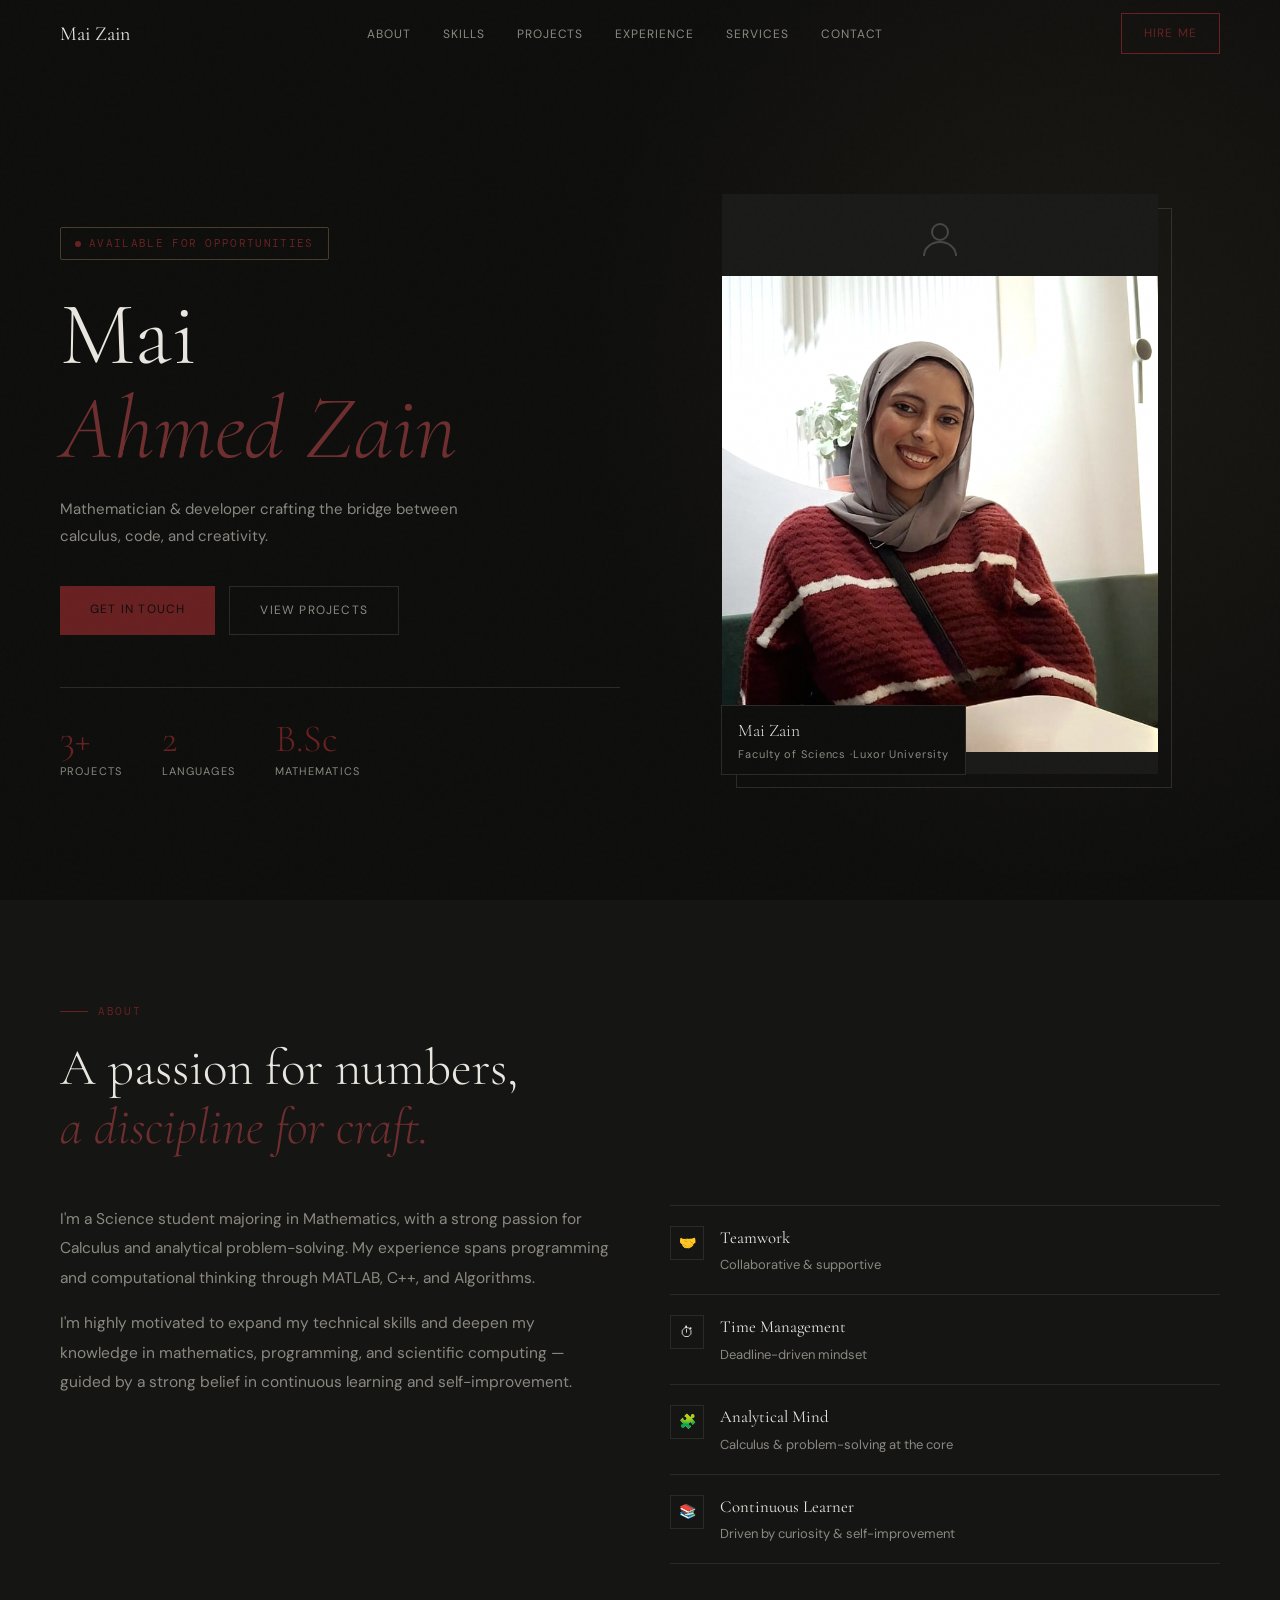
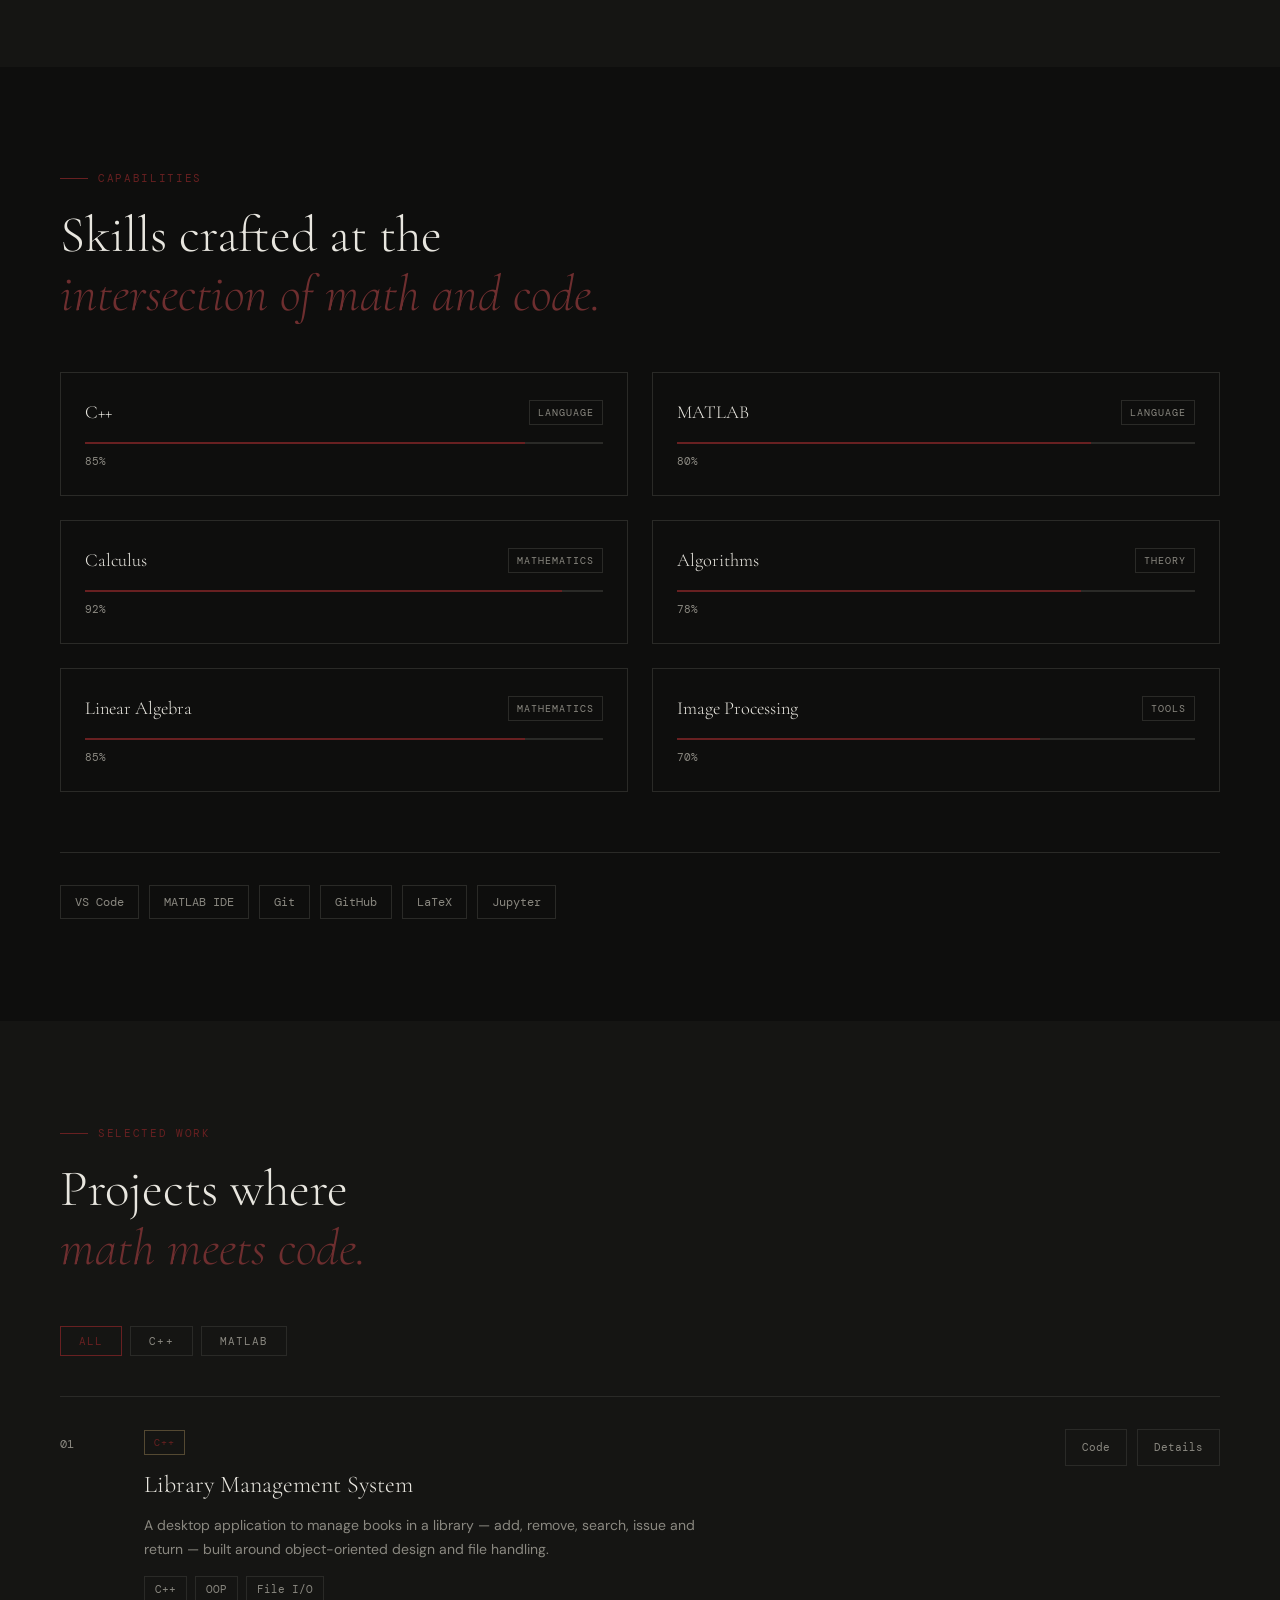
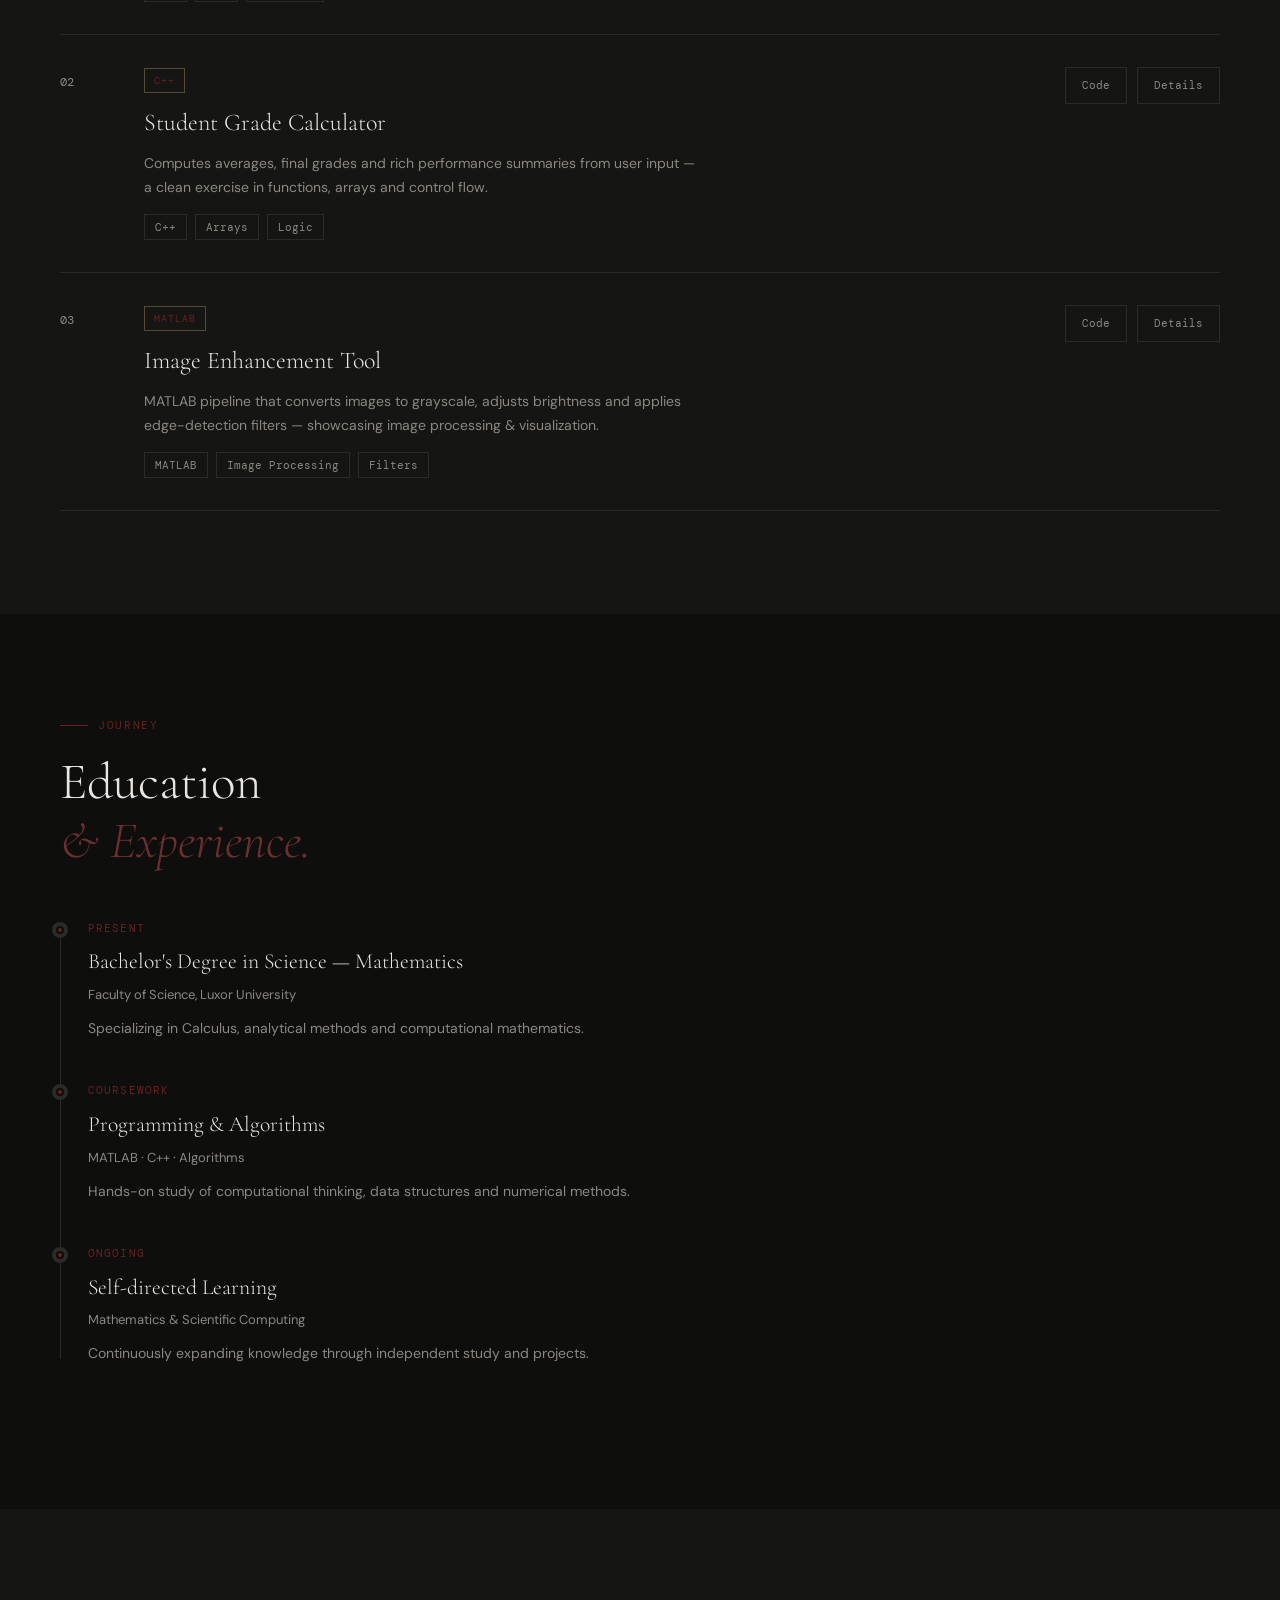
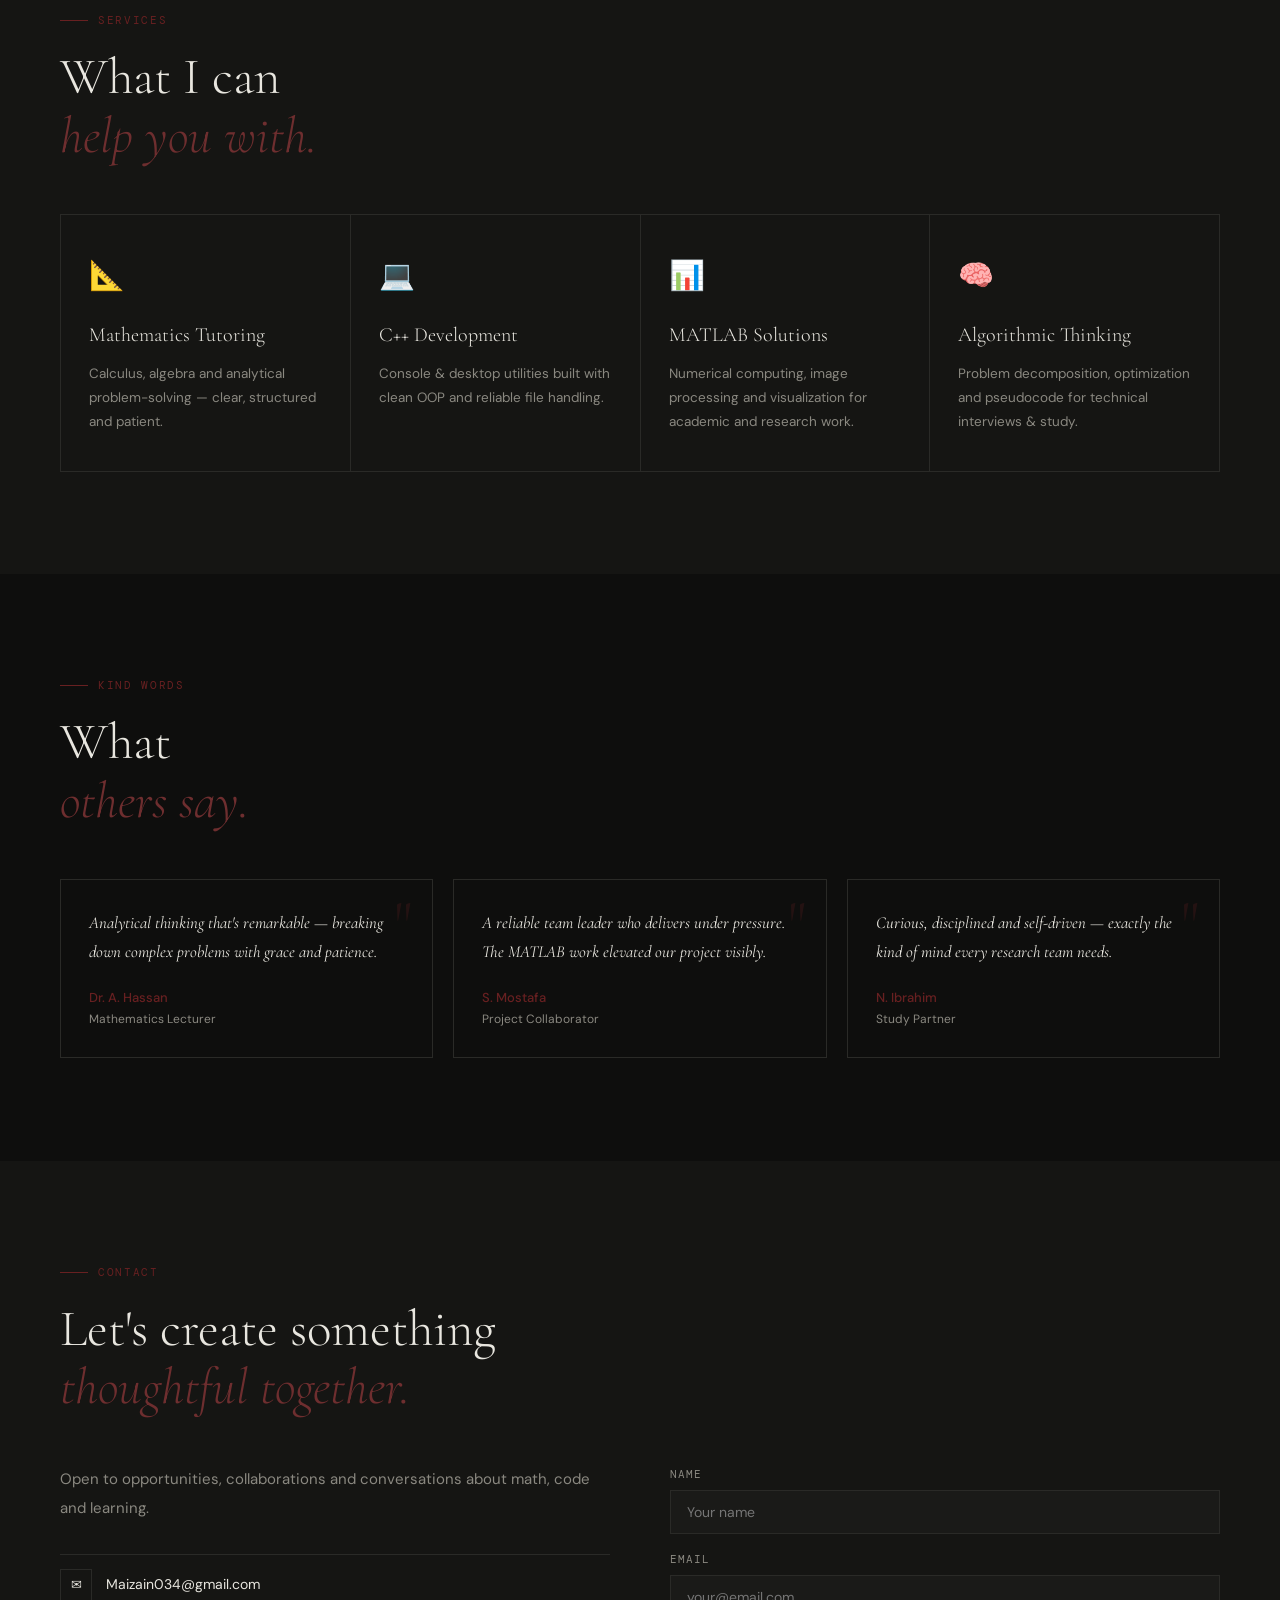
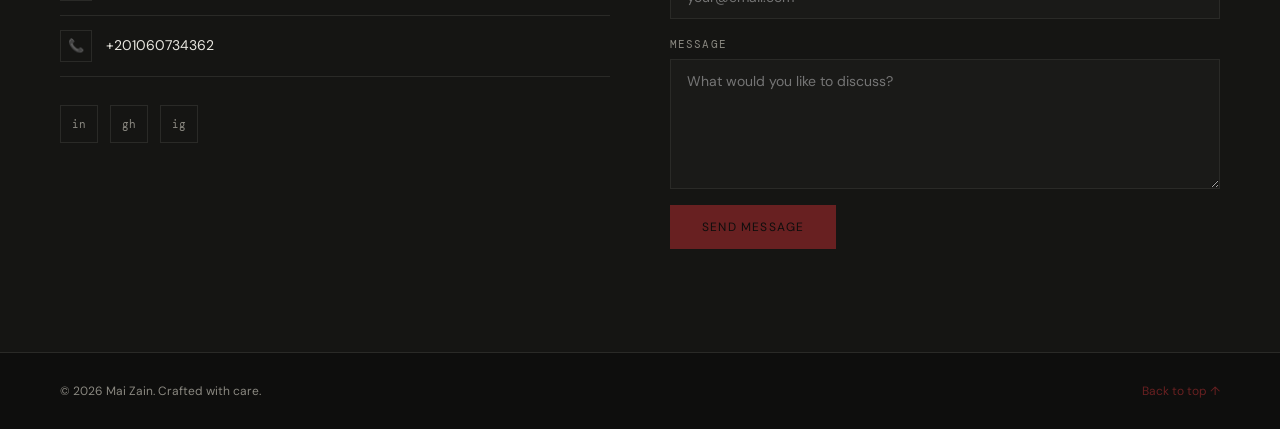
==== index.html @ 396c615a "mai-port" ====
<!DOCTYPE html>
<html lang="en">
<head>
<meta charset="UTF-8" />
<meta name="viewport" content="width=device-width, initial-scale=1.0"/>
<title>MAI ZAIN — Portfolio</title>
<link rel="preconnect" href="https://fonts.googleapis.com">
<link rel="preconnect" href="https://fonts.gstatic.com" crossorigin>
<link href="https://fonts.googleapis.com/css2?family=Cormorant+Garamond:ital,wght@0,300;0,400;0,600;1,300;1,400&family=DM+Sans:wght@300;400;500&family=DM+Mono:wght@300;400&display=swap" rel="stylesheet">
<style>
  *, *::before, *::after { box-sizing: border-box; margin: 0; padding: 0; }
  :root {
    --bg: #0e0e0d;
    --bg2: #151513;
    --surface: #1a1a18;
    --border: #2a2a27;
    --gold: #682021;
    --gold2: #6E2E2F;
    --text: #e8e6df;
    --muted: #8a8880;
    --ff-display: 'Cormorant Garamond', Georgia, serif;
    --ff-body: 'DM Sans', sans-serif;
    --ff-mono: 'DM Mono', monospace;
    --nav-h: 68px;
    --ease: cubic-bezier(.4,0,.2,1);
    --ease-out: cubic-bezier(0,0,.2,1);
  }
  html { scroll-behavior: smooth; scroll-padding-top: var(--nav-h); }
  body {
    background: var(--bg);
    color: var(--text);
    font-family: var(--ff-body);
    font-size: 15px;
    line-height: 1.7;
    -webkit-font-smoothing: antialiased;
    overflow-x: hidden;
  }
  ::selection { background: var(--gold); color: #0e0e0d; }
  ::-webkit-scrollbar { width: 4px; }
  ::-webkit-scrollbar-track { background: var(--bg); }
  ::-webkit-scrollbar-thumb { background: var(--border); border-radius: 2px; }

  /* noise */
  body::before {
    content: '';
    position: fixed; inset: 0;
    background-image: url("data:image/svg+xml,%3Csvg viewBox='0 0 256 256' xmlns='http://www.w3.org/2000/svg'%3E%3Cfilter id='n'%3E%3CfeTurbulence type='fractalNoise' baseFrequency='0.9' numOctaves='4' stitchTiles='stitch'/%3E%3C/filter%3E%3Crect width='100%25' height='100%25' filter='url(%23n)' opacity='0.04'/%3E%3C/svg%3E");
    pointer-events: none; z-index: 9999; opacity: .4;
  }

  .section-tag {
    font-family: var(--ff-mono); font-size: 11px;
    letter-spacing: .15em; text-transform: uppercase;
    color: var(--gold); display: flex; align-items: center; gap: 10px;
    margin-bottom: 18px;
  }
  .section-tag::before { content: ''; width: 28px; height: 1px; background: var(--gold); }
  h2.section-title {
    font-family: var(--ff-display); font-size: clamp(2rem,4vw,3.2rem);
    font-weight: 300; line-height: 1.15; color: var(--text); margin-bottom: 48px;
  }
  h2.section-title em { font-style: italic; color: var(--gold2); }

  /* NAV */
  nav {
    position: fixed; top: 0; left: 0; right: 0; height: var(--nav-h);
    display: flex; align-items: center; justify-content: space-between;
    padding: 0 clamp(20px,5vw,60px); z-index: 100;
    transition: background .4s var(--ease), border-color .4s;
    border-bottom: 1px solid transparent;
  }
  nav.scrolled { background: rgba(14,14,13,.92); backdrop-filter: blur(12px); border-color: var(--border); }
  .nav-logo { font-family: var(--ff-display); font-size: 1.25rem; font-weight: 400; color: var(--text); text-decoration: none; }
  .nav-links { display: flex; gap: 32px; list-style: none; }
  .nav-links a { font-size: 12px; letter-spacing: .08em; text-transform: uppercase; color: var(--muted); text-decoration: none; transition: color .2s; }
  .nav-links a:hover { color: var(--text); }
  .nav-cta { background: transparent; border: 1px solid var(--gold); color: var(--gold); font-family: var(--ff-body); font-size: 12px; letter-spacing: .1em; text-transform: uppercase; padding: 9px 22px; cursor: pointer; text-decoration: none; transition: background .2s, color .2s; }
  .nav-cta:hover { background: var(--gold); color: var(--bg); }

  .hamburger { display: none; flex-direction: column; gap: 5px; cursor: pointer; padding: 4px; }
  .hamburger span { width: 22px; height: 1px; background: var(--text); transition: transform .3s, opacity .3s; }
  .hamburger.open span:nth-child(1) { transform: translateY(6px) rotate(45deg); }
  .hamburger.open span:nth-child(2) { opacity: 0; }
  .hamburger.open span:nth-child(3) { transform: translateY(-6px) rotate(-45deg); }
  .mobile-menu { display: none; position: fixed; inset: var(--nav-h) 0 0 0; background: rgba(14,14,13,.97); backdrop-filter: blur(16px); flex-direction: column; align-items: center; justify-content: center; gap: 32px; z-index: 99; }
  .mobile-menu.open { display: flex; }
  .mobile-menu a { font-family: var(--ff-display); font-size: 2rem; font-weight: 300; color: var(--text); text-decoration: none; transition: color .2s; }
  .mobile-menu a:hover { color: var(--gold); }

  /* HERO */
  #home {
    min-height: 100svh; display: grid; grid-template-columns: 1fr 1fr;
    align-items: center; padding: var(--nav-h) clamp(20px,5vw,60px) 0; gap: 40px; position: relative;
  }
  #home::after { content: ''; position: absolute; top: 0; right: 0; width: 55%; height: 100%; background: radial-gradient(ellipse at 70% 40%, rgba(201,169,110,.07) 0%, transparent 70%); pointer-events: none; }
  .hero-left { padding-top: 40px; }
  .hero-badge { display: inline-flex; align-items: center; gap: 8px; font-family: var(--ff-mono); font-size: 11px; letter-spacing: .12em; text-transform: uppercase; color: var(--gold); margin-bottom: 28px; padding: 6px 14px; border: 1px solid rgba(201,169,110,.3); border-radius: 2px; }
  .hero-badge::before { content: ''; width: 6px; height: 6px; border-radius: 50%; background: var(--gold); animation: pulse 2s ease-in-out infinite; }
  @keyframes pulse { 0%,100% { opacity:1; } 50% { opacity:.3; } }
  .hero-name { font-family: var(--ff-display); font-size: clamp(3rem,7vw,6rem); font-weight: 300; line-height: 1.05; color: var(--text); margin-bottom: 20px; }
  .hero-name .line2 { font-style: italic; color: var(--gold2); display: block; }
  .hero-sub { font-size: 15px; color: var(--muted); max-width: 420px; margin-bottom: 36px; line-height: 1.8; }
  .hero-btns { display: flex; gap: 14px; flex-wrap: wrap; }
  .btn-primary { background: var(--gold); color: var(--bg); padding: 13px 30px; font-family: var(--ff-body); font-size: 12px; letter-spacing: .1em; text-transform: uppercase; text-decoration: none; transition: background .2s, transform .2s; display: inline-block; }
  .btn-primary:hover { background: var(--gold2); transform: translateY(-1px); }
  .btn-outline { border: 1px solid var(--border); color: var(--muted); padding: 13px 30px; font-family: var(--ff-body); font-size: 12px; letter-spacing: .1em; text-transform: uppercase; text-decoration: none; transition: border-color .2s, color .2s; display: inline-block; }
  .btn-outline:hover { border-color: var(--gold); color: var(--gold); }
  .hero-stats { display: flex; gap: 40px; margin-top: 52px; padding-top: 32px; border-top: 1px solid var(--border); }
  .stat-num { font-family: var(--ff-display); font-size: 2.4rem; font-weight: 300; color: var(--gold); line-height: 1; }
  .stat-label { font-size: 11px; letter-spacing: .1em; text-transform: uppercase; color: var(--muted); margin-top: 4px; }
  .hero-right { display: flex; align-items: center; justify-content: center; }
  .hero-img-wrap { position: relative; width: clamp(260px,34vw,440px); aspect-ratio: 3/4; }
  .hero-img-frame { position: absolute; inset: 0; border: 1px solid var(--border); transform: translate(14px,14px); z-index: 0; }
  .hero-img { position: relative; width: 100%; height: 100%; object-fit: cover; object-position: top; z-index: 1; filter: grayscale(20%) contrast(1.05); }
  .hero-img-placeholder { position: relative; width: 100%; height: 100%; background: var(--surface); display: flex; flex-direction: column; align-items: center; justify-content: center; gap: 12px; z-index: 1; color: var(--muted); }
  .hero-img-placeholder svg { opacity: .4; }
  .hero-img-caption { position: absolute; bottom: -1px; left: -1px; background: var(--bg); border: 1px solid var(--border); padding: 10px 16px; z-index: 2; }
  .hero-img-caption p:first-child { font-family: var(--ff-display); font-size: 1.1rem; font-weight: 300; }
  .hero-img-caption p:last-child { font-size: 11px; color: var(--muted); letter-spacing: .08em; }

  /* SECTIONS */
  section { padding: clamp(60px,8vw,110px) clamp(20px,5vw,60px); }
  section:nth-child(even) { background: var(--bg2); }

  /* ABOUT */
  .about-grid { display: grid; grid-template-columns: 1fr 1fr; gap: 60px; align-items: start; }
  .about-text p { color: var(--muted); line-height: 1.9; margin-bottom: 16px; font-size: 15.5px; }
  .trait { display: flex; align-items: flex-start; gap: 16px; padding: 18px 0; border-bottom: 1px solid var(--border); }
  .trait:first-child { border-top: 1px solid var(--border); }
  .trait-icon { width: 34px; height: 34px; border: 1px solid var(--border); display: flex; align-items: center; justify-content: center; flex-shrink: 0; margin-top: 2px; font-size: 14px; }
  .trait-name { font-family: var(--ff-display); font-size: 1.05rem; font-weight: 400; margin-bottom: 2px; }
  .trait-desc { font-size: 13px; color: var(--muted); }

  /* SKILLS */
  .skills-grid { display: grid; grid-template-columns: 1fr 1fr; gap: 24px; margin-bottom: 60px; }
  .skill-card { border: 1px solid var(--border); padding: 24px; transition: border-color .2s; }
  .skill-card:hover { border-color: var(--gold); }
  .skill-top { display: flex; justify-content: space-between; align-items: center; margin-bottom: 14px; }
  .skill-name { font-family: var(--ff-display); font-size: 1.15rem; font-weight: 300; }
  .skill-tag { font-family: var(--ff-mono); font-size: 10px; letter-spacing: .1em; text-transform: uppercase; color: var(--muted); padding: 3px 8px; border: 1px solid var(--border); }
  .skill-bar-bg { height: 2px; background: var(--border); overflow: hidden; }
  .skill-bar-fill { height: 100%; background: var(--gold); width: 0; transition: width 1.2s var(--ease-out); }
  .skill-pct { font-family: var(--ff-mono); font-size: 11px; color: var(--muted); margin-top: 8px; }
  .tools-row { display: flex; flex-wrap: wrap; gap: 10px; padding-top: 32px; border-top: 1px solid var(--border); }
  .tool-chip { padding: 6px 14px; border: 1px solid var(--border); font-family: var(--ff-mono); font-size: 12px; color: var(--muted); transition: border-color .2s, color .2s; }
  .tool-chip:hover { border-color: var(--gold); color: var(--gold); }

  /* PROJECTS */
  .filter-row { display: flex; gap: 8px; margin-bottom: 40px; flex-wrap: wrap; }
  .filter-btn { padding: 7px 18px; border: 1px solid var(--border); background: none; color: var(--muted); cursor: pointer; font-family: var(--ff-mono); font-size: 11px; letter-spacing: .1em; text-transform: uppercase; transition: all .2s; }
  .filter-btn.active, .filter-btn:hover { border-color: var(--gold); color: var(--gold); }
  .projects-list { display: flex; flex-direction: column; }
  .project-item { display: grid; grid-template-columns: 60px 1fr auto; gap: 24px; align-items: start; padding: 32px 0; border-bottom: 1px solid var(--border); transition: opacity .2s; }
  .project-item:first-child { border-top: 1px solid var(--border); }
  .project-item.hidden { display: none; }
  .project-num { font-family: var(--ff-mono); font-size: 12px; color: var(--muted); padding-top: 5px; }
  .project-cat-badge { display: inline-block; font-family: var(--ff-mono); font-size: 10px; letter-spacing: .1em; text-transform: uppercase; color: var(--gold); border: 1px solid rgba(201,169,110,.35); padding: 3px 9px; margin-bottom: 10px; }
  .project-title { font-family: var(--ff-display); font-size: 1.5rem; font-weight: 300; margin-bottom: 8px; }
  .project-desc { color: var(--muted); font-size: 14px; max-width: 560px; line-height: 1.7; }
  .project-tags { display: flex; gap: 8px; flex-wrap: wrap; margin-top: 14px; }
  .project-tag { font-family: var(--ff-mono); font-size: 11px; color: var(--muted); padding: 3px 10px; border: 1px solid var(--border); }
  .project-links { display: flex; gap: 10px; flex-shrink: 0; }
  .project-link { padding: 8px 16px; border: 1px solid var(--border); font-family: var(--ff-mono); font-size: 11px; color: var(--muted); text-decoration: none; transition: border-color .2s, color .2s; }
  .project-link:hover { border-color: var(--gold); color: var(--gold); }

  /* TIMELINE */
  .timeline { position: relative; padding-left: 28px; }
  .timeline::before { content: ''; position: absolute; left: 0; top: 8px; width: 1px; height: calc(100% - 16px); background: var(--border); }
  .tl-item { position: relative; margin-bottom: 40px; }
  .tl-item::before { content: ''; position: absolute; left: -32px; top: 7px; width: 8px; height: 8px; border-radius: 50%; background: var(--gold); border: 2px solid var(--bg); box-shadow: 0 0 0 4px var(--border); }
  .tl-date { font-family: var(--ff-mono); font-size: 11px; letter-spacing: .1em; text-transform: uppercase; color: var(--gold); margin-bottom: 6px; }
  .tl-title { font-family: var(--ff-display); font-size: 1.35rem; font-weight: 300; margin-bottom: 4px; }
  .tl-place { font-size: 13px; color: var(--muted); margin-bottom: 10px; }
  .tl-desc { font-size: 14px; color: var(--muted); line-height: 1.8; }

  /* SERVICES */
  .services-grid { display: grid; grid-template-columns: repeat(auto-fill, minmax(250px,1fr)); gap: 1px; background: var(--border); border: 1px solid var(--border); }
  .service-card { background: var(--bg2); padding: 36px 28px; transition: background .2s; }
  .service-card:hover { background: var(--surface); }
  .service-icon { font-size: 1.8rem; margin-bottom: 18px; display: block; }
  .service-title { font-family: var(--ff-display); font-size: 1.25rem; font-weight: 300; margin-bottom: 10px; }
  .service-desc { font-size: 13.5px; color: var(--muted); line-height: 1.8; }

  /* TESTIMONIALS */
  .testi-grid { display: grid; grid-template-columns: repeat(auto-fill, minmax(280px,1fr)); gap: 20px; }
  .testi-card { border: 1px solid var(--border); padding: 28px; position: relative; transition: border-color .2s; }
  .testi-card:hover { border-color: rgba(201,169,110,.4); }
  .testi-quote { font-family: var(--ff-display); font-size: 4rem; font-weight: 300; color: var(--gold); opacity: .25; position: absolute; top: 12px; right: 20px; line-height: 1; }
  .testi-text { font-family: var(--ff-display); font-size: 1.05rem; font-style: italic; line-height: 1.75; color: var(--text); margin-bottom: 20px; }
  .testi-author { font-size: 13px; color: var(--gold); font-weight: 500; }
  .testi-role { font-size: 12px; color: var(--muted); }

  /* CONTACT */
  .contact-grid { display: grid; grid-template-columns: 1fr 1fr; gap: 60px; }
  .contact-info p { color: var(--muted); line-height: 1.9; margin-bottom: 32px; }
  .contact-detail { display: flex; align-items: center; gap: 14px; padding: 14px 0; border-bottom: 1px solid var(--border); }
  .contact-detail:first-of-type { border-top: 1px solid var(--border); }
  .contact-detail-icon { width: 32px; height: 32px; border: 1px solid var(--border); display: flex; align-items: center; justify-content: center; flex-shrink: 0; font-size: 13px; }
  .contact-detail a { color: var(--text); text-decoration: none; font-size: 14px; transition: color .2s; }
  .contact-detail a:hover { color: var(--gold); }
  .social-links { display: flex; gap: 12px; margin-top: 28px; }
  .social-link { width: 38px; height: 38px; border: 1px solid var(--border); display: flex; align-items: center; justify-content: center; color: var(--muted); text-decoration: none; font-size: 14px; transition: border-color .2s, color .2s; font-family: var(--ff-mono); font-size: 11px; }
  .social-link:hover { border-color: var(--gold); color: var(--gold); }
  .contact-form { display: flex; flex-direction: column; gap: 16px; }
  .form-group { display: flex; flex-direction: column; gap: 6px; }
  .form-label { font-family: var(--ff-mono); font-size: 11px; letter-spacing: .1em; text-transform: uppercase; color: var(--muted); }
  .form-input, .form-textarea { background: var(--surface); border: 1px solid var(--border); color: var(--text); font-family: var(--ff-body); font-size: 14px; padding: 12px 16px; outline: none; transition: border-color .2s; width: 100%; }
  .form-input:focus, .form-textarea:focus { border-color: var(--gold); }
  .form-textarea { resize: vertical; min-height: 130px; }
  .form-submit { background: var(--gold); color: var(--bg); border: none; font-family: var(--ff-body); font-size: 12px; letter-spacing: .1em; text-transform: uppercase; padding: 14px 32px; cursor: pointer; transition: background .2s; align-self: flex-start; }
  .form-submit:hover { background: var(--gold2); }
  .form-success { background: rgba(201,169,110,.08); border: 1px solid rgba(201,169,110,.3); color: var(--gold); padding: 14px 18px; font-size: 14px; display: none; }

  footer { padding: 28px clamp(20px,5vw,60px); border-top: 1px solid var(--border); display: flex; justify-content: space-between; align-items: center; flex-wrap: wrap; gap: 12px; }
  footer p { font-size: 12px; color: var(--muted); }
  footer a { color: var(--gold); text-decoration: none; font-size: 12px; }

  .back-top { position: fixed; bottom: 28px; right: 28px; width: 40px; height: 40px; border: 1px solid var(--border); background: var(--bg); color: var(--muted); display: flex; align-items: center; justify-content: center; cursor: pointer; z-index: 50; opacity: 0; pointer-events: none; transition: opacity .3s, border-color .2s, color .2s; font-size: 16px; }
  .back-top.visible { opacity: 1; pointer-events: all; }
  .back-top:hover { border-color: var(--gold); color: var(--gold); }

  .reveal { opacity: 0; transform: translateY(24px); transition: opacity .7s var(--ease), transform .7s var(--ease); }
  .reveal.in { opacity: 1; transform: none; }

  @media (max-width: 820px) {
    #home { grid-template-columns: 1fr; padding-top: calc(var(--nav-h) + 20px); }
    .hero-right { display: none; }
    .nav-links, .nav-cta { display: none; }
    .hamburger { display: flex; }
    .about-grid, .contact-grid { grid-template-columns: 1fr; gap: 40px; }
    .skills-grid { grid-template-columns: 1fr; }
    .project-item { grid-template-columns: 48px 1fr; }
    .project-links { grid-column: 1/-1; }
  }
</style>
</head>
<body>

<nav id="nav">
  <a href="#home" class="nav-logo">Mai Zain</a>
  <ul class="nav-links">
    <li><a href="#about">About</a></li>
    <li><a href="#skills">Skills</a></li>
    <li><a href="#projects">Projects</a></li>
    <li><a href="#experience">Experience</a></li>
    <li><a href="#services">Services</a></li>
    <li><a href="#contact">Contact</a></li>
  </ul>
  <a href="#contact" class="nav-cta">Hire Me</a>
  <div class="hamburger" id="hamburger"><span></span><span></span><span></span></div>
</nav>

<div class="mobile-menu" id="mobileMenu">
  <a href="#about" class="mob-link">About</a>
  <a href="#skills" class="mob-link">Skills</a>
  <a href="#projects" class="mob-link">Projects</a>
  <a href="#experience" class="mob-link">Experience</a>
  <a href="#services" class="mob-link">Services</a>
  <a href="#contact" class="mob-link">Contact</a>
</div>

<!-- ═══ HERO ═══ -->
<section id="home">
  <div class="hero-left">
    <div class="hero-badge">Available for opportunities</div>
    <h1 class="hero-name">
      Mai<br><span class="line2">Ahmed Zain</span>
    </h1>
    <!-- ✏️ Edit your subtitle -->
    <p class="hero-sub">Mathematician &amp; developer crafting the bridge between calculus, code, and creativity.</p>
    <div class="hero-btns">
      <a href="#contact" class="btn-primary">Get in Touch</a>
      <a href="#projects" class="btn-outline">View Projects</a>
    </div>
    <div class="hero-stats">
      <!-- ✏️ Edit your stats -->
      <div><div class="stat-num">3+</div><div class="stat-label">Projects</div></div>
      <div><div class="stat-num">2</div><div class="stat-label">Languages</div></div>
      <div><div class="stat-num">B.Sc</div><div class="stat-label">Mathematics</div></div>
    </div>
  </div>
  <div class="hero-right">
    <div class="hero-img-wrap">
      <div class="hero-img-frame"></div>
        
      <div class="hero-img-placeholder">
        <svg width="48" height="48" viewBox="0 0 24 24" fill="none" stroke="currentColor" stroke-width="1">
          <circle cx="12" cy="8" r="4"/><path d="M4 20c0-4 3.6-7 8-7s8 3 8 7"/>
        </svg>
        <span style="font-size:12px;letter-spacing:.08em;"><img src="./images/maii.jpeg" class="hero-img" alt="Mai Zain"></span>
      </div>
      <div class="hero-img-caption">
        <p>Mai Zain</p>
        <p>Faculty of Sciencs ·Luxor University</p>
      </div>
    </div>
  </div>
</section>

<!-- ═══ ABOUT ═══ -->
<section id="about">
  <div class="section-tag">About</div>
  <h2 class="section-title">A passion for numbers,<br><em>a discipline for craft.</em></h2>
  <div class="about-grid reveal">
    <div class="about-text">
      <!-- ✏️ Edit your bio -->
      <p>I'm a Science student majoring in Mathematics, with a strong passion for Calculus and analytical problem-solving. My experience spans programming and computational thinking through MATLAB, C++, and Algorithms.</p>
      <p>I'm highly motivated to expand my technical skills and deepen my knowledge in mathematics, programming, and scientific computing — guided by a strong belief in continuous learning and self-improvement.</p>
    </div>
    <div class="about-traits">
      <!-- ✏️ Edit traits -->
      <div class="trait"><div class="trait-icon">🤝</div><div><div class="trait-name">Teamwork</div><div class="trait-desc">Collaborative &amp; supportive</div></div></div>
      <div class="trait"><div class="trait-icon">⏱</div><div><div class="trait-name">Time Management</div><div class="trait-desc">Deadline-driven mindset</div></div></div>
      <div class="trait"><div class="trait-icon">🧩</div><div><div class="trait-name">Analytical Mind</div><div class="trait-desc">Calculus &amp; problem-solving at the core</div></div></div>
      <div class="trait"><div class="trait-icon">📚</div><div><div class="trait-name">Continuous Learner</div><div class="trait-desc">Driven by curiosity &amp; self-improvement</div></div></div>
    </div>
  </div>
</section>

<!-- ═══ SKILLS ═══ -->
<section id="skills">
  <div class="section-tag">Capabilities</div>
  <h2 class="section-title">Skills crafted at the<br><em>intersection of math and code.</em></h2>
  <div class="skills-grid reveal">
    <!-- ✏️ Edit skill name, category, percentage -->
    <div class="skill-card"><div class="skill-top"><span class="skill-name">C++</span><span class="skill-tag">Language</span></div><div class="skill-bar-bg"><div class="skill-bar-fill" data-pct="85"></div></div><div class="skill-pct">85%</div></div>
    <div class="skill-card"><div class="skill-top"><span class="skill-name">MATLAB</span><span class="skill-tag">Language</span></div><div class="skill-bar-bg"><div class="skill-bar-fill" data-pct="80"></div></div><div class="skill-pct">80%</div></div>
    <div class="skill-card"><div class="skill-top"><span class="skill-name">Calculus</span><span class="skill-tag">Mathematics</span></div><div class="skill-bar-bg"><div class="skill-bar-fill" data-pct="92"></div></div><div class="skill-pct">92%</div></div>
    <div class="skill-card"><div class="skill-top"><span class="skill-name">Algorithms</span><span class="skill-tag">Theory</span></div><div class="skill-bar-bg"><div class="skill-bar-fill" data-pct="78"></div></div><div class="skill-pct">78%</div></div>
    <div class="skill-card"><div class="skill-top"><span class="skill-name">Linear Algebra</span><span class="skill-tag">Mathematics</span></div><div class="skill-bar-bg"><div class="skill-bar-fill" data-pct="85"></div></div><div class="skill-pct">85%</div></div>
    <div class="skill-card"><div class="skill-top"><span class="skill-name">Image Processing</span><span class="skill-tag">Tools</span></div><div class="skill-bar-bg"><div class="skill-bar-fill" data-pct="70"></div></div><div class="skill-pct">70%</div></div>
  </div>
  <!-- ✏️ Edit tools -->
  <div class="tools-row reveal">
    <span class="tool-chip">VS Code</span>
    <span class="tool-chip">MATLAB IDE</span>
    <span class="tool-chip">Git</span>
    <span class="tool-chip">GitHub</span>
    <span class="tool-chip">LaTeX</span>
    <span class="tool-chip">Jupyter</span>
  </div>
</section>

<!-- ═══ PROJECTS ═══ -->
<section id="projects">
  <div class="section-tag">Selected Work</div>
  <h2 class="section-title">Projects where<br><em>math meets code.</em></h2>
  <div class="filter-row">
    <button class="filter-btn active" data-filter="all">All</button>
    <button class="filter-btn" data-filter="cpp">C++</button>
    <button class="filter-btn" data-filter="matlab">MATLAB</button>
  </div>
  <div class="projects-list reveal">
    <!-- ✏️ Edit each project -->
    <div class="project-item" data-cat="cpp">
      <div class="project-num">01</div>
      <div>
        <span class="project-cat-badge">C++</span>
        <div class="project-title">Library Management System</div>
        <div class="project-desc">A desktop application to manage books in a library — add, remove, search, issue and return — built around object-oriented design and file handling.</div>
        <div class="project-tags"><span class="project-tag">C++</span><span class="project-tag">OOP</span><span class="project-tag">File I/O</span></div>
      </div>
      <div class="project-links">
        <a href="#" class="project-link">Code</a>
        <a href="#" class="project-link">Details</a>
      </div>
    </div>
    <div class="project-item" data-cat="cpp">
      <div class="project-num">02</div>
      <div>
        <span class="project-cat-badge">C++</span>
        <div class="project-title">Student Grade Calculator</div>
        <div class="project-desc">Computes averages, final grades and rich performance summaries from user input — a clean exercise in functions, arrays and control flow.</div>
        <div class="project-tags"><span class="project-tag">C++</span><span class="project-tag">Arrays</span><span class="project-tag">Logic</span></div>
      </div>
      <div class="project-links">
        <a href="#" class="project-link">Code</a>
        <a href="#" class="project-link">Details</a>
      </div>
    </div>
    <div class="project-item" data-cat="matlab">
      <div class="project-num">03</div>
      <div>
        <span class="project-cat-badge">MATLAB</span>
        <div class="project-title">Image Enhancement Tool</div>
        <div class="project-desc">MATLAB pipeline that converts images to grayscale, adjusts brightness and applies edge-detection filters — showcasing image processing &amp; visualization.</div>
        <div class="project-tags"><span class="project-tag">MATLAB</span><span class="project-tag">Image Processing</span><span class="project-tag">Filters</span></div>
      </div>
      <div class="project-links">
        <a href="#" class="project-link">Code</a>
        <a href="#" class="project-link">Details</a>
      </div>
    </div>
  </div>
</section>

<!-- ═══ EXPERIENCE ═══ -->
<section id="experience">
  <div class="section-tag">Journey</div>
  <h2 class="section-title">Education<br><em>&amp; Experience.</em></h2>
  <div class="timeline reveal">
    <!-- ✏️ Edit your timeline -->
    <div class="tl-item">
      <div class="tl-date">Present</div>
      <div class="tl-title">Bachelor's Degree in Science — Mathematics</div>
      <div class="tl-place">Faculty of Science, Luxor University</div>
      <div class="tl-desc">Specializing in Calculus, analytical methods and computational mathematics.</div>
    </div>
    <div class="tl-item">
      <div class="tl-date">Coursework</div>
      <div class="tl-title">Programming &amp; Algorithms</div>
      <div class="tl-place">MATLAB · C++ · Algorithms</div>
      <div class="tl-desc">Hands-on study of computational thinking, data structures and numerical methods.</div>
    </div>
    <div class="tl-item">
      <div class="tl-date">Ongoing</div>
      <div class="tl-title">Self-directed Learning</div>
      <div class="tl-place">Mathematics &amp; Scientific Computing</div>
      <div class="tl-desc">Continuously expanding knowledge through independent study and projects.</div>
    </div>
  </div>
</section>

<!-- ═══ SERVICES ═══ -->
<section id="services">
  <div class="section-tag">Services</div>
  <h2 class="section-title">What I can<br><em>help you with.</em></h2>
  <div class="services-grid reveal">
    <!-- ✏️ Edit services -->
    <div class="service-card"><span class="service-icon">📐</span><div class="service-title">Mathematics Tutoring</div><div class="service-desc">Calculus, algebra and analytical problem-solving — clear, structured and patient.</div></div>
    <div class="service-card"><span class="service-icon">💻</span><div class="service-title">C++ Development</div><div class="service-desc">Console &amp; desktop utilities built with clean OOP and reliable file handling.</div></div>
    <div class="service-card"><span class="service-icon">📊</span><div class="service-title">MATLAB Solutions</div><div class="service-desc">Numerical computing, image processing and visualization for academic and research work.</div></div>
    <div class="service-card"><span class="service-icon">🧠</span><div class="service-title">Algorithmic Thinking</div><div class="service-desc">Problem decomposition, optimization and pseudocode for technical interviews &amp; study.</div></div>
  </div>
</section>

<!-- ═══ TESTIMONIALS ═══ -->
<section id="testimonials">
  <div class="section-tag">Kind Words</div>
  <h2 class="section-title">What<br><em>others say.</em></h2>
  <div class="testi-grid reveal">
    <!-- ✏️ Edit testimonials -->
    <div class="testi-card"><div class="testi-quote">"</div><div class="testi-text">Analytical thinking that's remarkable — breaking down complex problems with grace and patience.</div><div class="testi-author">Dr. A. Hassan</div><div class="testi-role">Mathematics Lecturer</div></div>
    <div class="testi-card"><div class="testi-quote">"</div><div class="testi-text">A reliable team leader who delivers under pressure. The MATLAB work elevated our project visibly.</div><div class="testi-author">S. Mostafa</div><div class="testi-role">Project Collaborator</div></div>
    <div class="testi-card"><div class="testi-quote">"</div><div class="testi-text">Curious, disciplined and self-driven — exactly the kind of mind every research team needs.</div><div class="testi-author">N. Ibrahim</div><div class="testi-role">Study Partner</div></div>
  </div>
</section>

<!-- ═══ CONTACT ═══ -->
<section id="contact">
  <div class="section-tag">Contact</div>
  <h2 class="section-title">Let's create something<br><em>thoughtful together.</em></h2>
  <div class="contact-grid reveal">
    <div class="contact-info">
      <p>Open to opportunities, collaborations and conversations about math, code and learning.</p>
      <!-- ✏️ Replace with your contact info -->
      <div class="contact-detail"><div class="contact-detail-icon">✉</div><a href="mailto:Maizain034@gmail.com">Maizain034@gmail.com</a></div>
      <div class="contact-detail"><div class="contact-detail-icon">📞</div><a href="tel:+201060734362">+201060734362</a></div>
      <div class="social-links">
        <!-- ✏️ Add your social links -->
        <a href="#" class="social-link">in</a>
        <a href="#" class="social-link">gh</a>
        <a href="#" class="social-link">ig</a>
      </div>
    </div>
    <div>
      <div class="contact-form">
        <div class="form-group"><label class="form-label">Name</label><input type="text" class="form-input" id="fname" placeholder="Your name"></div>
        <div class="form-group"><label class="form-label">Email</label><input type="email" class="form-input" id="femail" placeholder="your@email.com"></div>
        <div class="form-group"><label class="form-label">Message</label><textarea class="form-textarea" id="fmsg" placeholder="What would you like to discuss?"></textarea></div>
        <button class="form-submit" id="formSubmit">Send Message</button>
        <div class="form-success" id="formSuccess">✓ Message sent! I'll get back to you soon.</div>
      </div>
    </div>
  </div>
</section>

<footer>
  <p>© 2026 Mai Zain. Crafted with care.</p>
  <a href="#home">Back to top ↑</a>
</footer>

<button class="back-top" id="backTop">↑</button>

<script>
  // Nav scroll effect
  const nav = document.getElementById('nav');
  window.addEventListener('scroll', () => {
    nav.classList.toggle('scrolled', window.scrollY > 40);
    document.getElementById('backTop').classList.toggle('visible', window.scrollY > 400);
  });

  // Back to top
  document.getElementById('backTop').addEventListener('click', () => {
    window.scrollTo({ top: 0, behavior: 'smooth' });
  });

  // Mobile menu
  const hamburger = document.getElementById('hamburger');
  const mobileMenu = document.getElementById('mobileMenu');
  hamburger.addEventListener('click', () => {
    hamburger.classList.toggle('open');
    mobileMenu.classList.toggle('open');
  });
  document.querySelectorAll('.mob-link').forEach(link => {
    link.addEventListener('click', () => {
      hamburger.classList.remove('open');
      mobileMenu.classList.remove('open');
    });
  });

  // Scroll reveal
  const observer = new IntersectionObserver((entries) => {
    entries.forEach(entry => {
      if (entry.isIntersecting) {
        entry.target.classList.add('in');
        observer.unobserve(entry.target);
      }
    });
  }, { threshold: 0.1 });
  document.querySelectorAll('.reveal').forEach(el => observer.observe(el));

  // Animated skill bars
  const barObserver = new IntersectionObserver((entries) => {
    entries.forEach(entry => {
      if (entry.isIntersecting) {
        entry.target.querySelectorAll('.skill-bar-fill').forEach(bar => {
          bar.style.width = bar.dataset.pct + '%';
        });
        barObserver.unobserve(entry.target);
      }
    });
  }, { threshold: 0.2 });
  const sg = document.querySelector('.skills-grid');
  if (sg) barObserver.observe(sg);

  // Project filter
  document.querySelectorAll('.filter-btn').forEach(btn => {
    btn.addEventListener('click', () => {
      document.querySelectorAll('.filter-btn').forEach(b => b.classList.remove('active'));
      btn.classList.add('active');
      const f = btn.dataset.filter;
      document.querySelectorAll('.project-item').forEach(item => {
        item.classList.toggle('hidden', f !== 'all' && item.dataset.cat !== f);
      });
    });
  });

  // Contact form demo
  document.getElementById('formSubmit').addEventListener('click', () => {
    const name = document.getElementById('fname').value.trim();
    const email = document.getElementById('femail').value.trim();
    const msg = document.getElementById('fmsg').value.trim();
    if (!name || !email || !msg) { alert('Please fill in all fields.'); return; }
    document.getElementById('formSuccess').style.display = 'block';
    document.getElementById('fname').value = '';
    document.getElementById('femail').value = '';
    document.getElementById('fmsg').value = '';
    setTimeout(() => { document.getElementById('formSuccess').style.display = 'none'; }, 4000);
  });
</script>
</body>
</html>
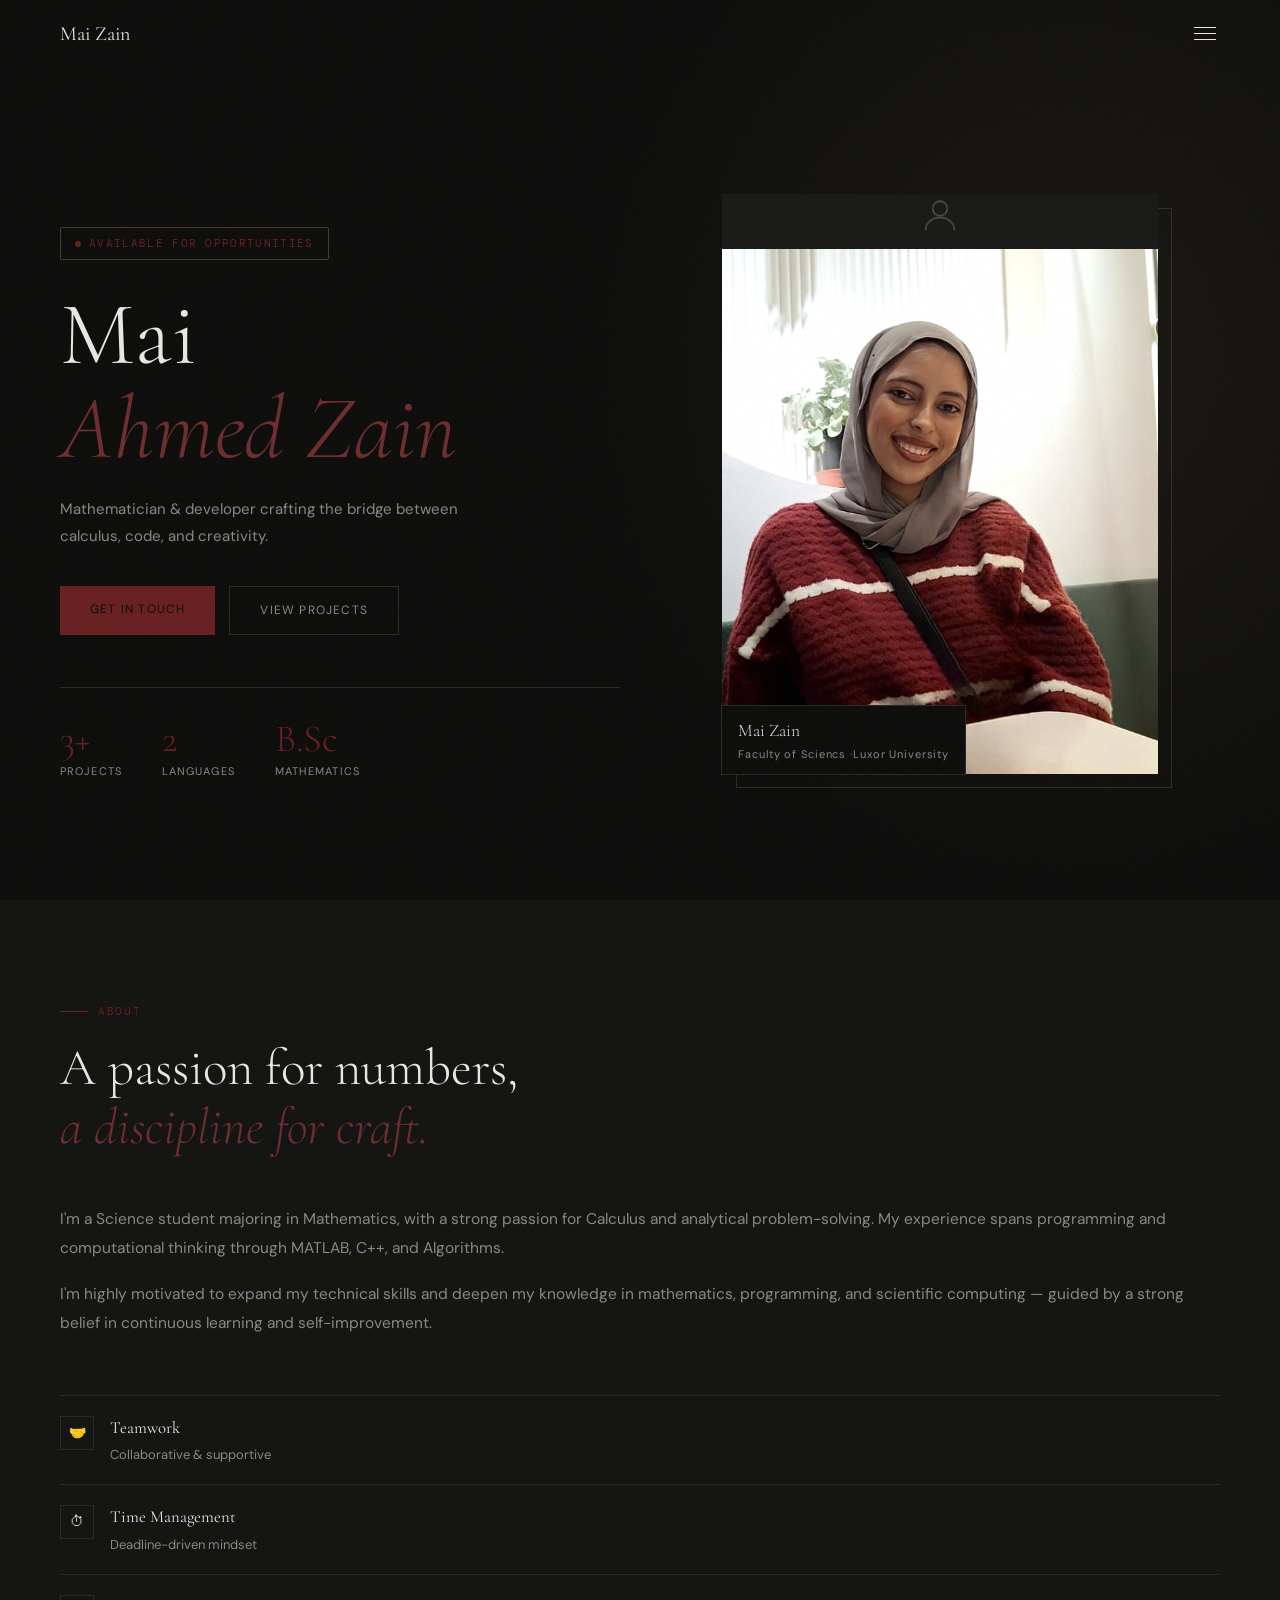
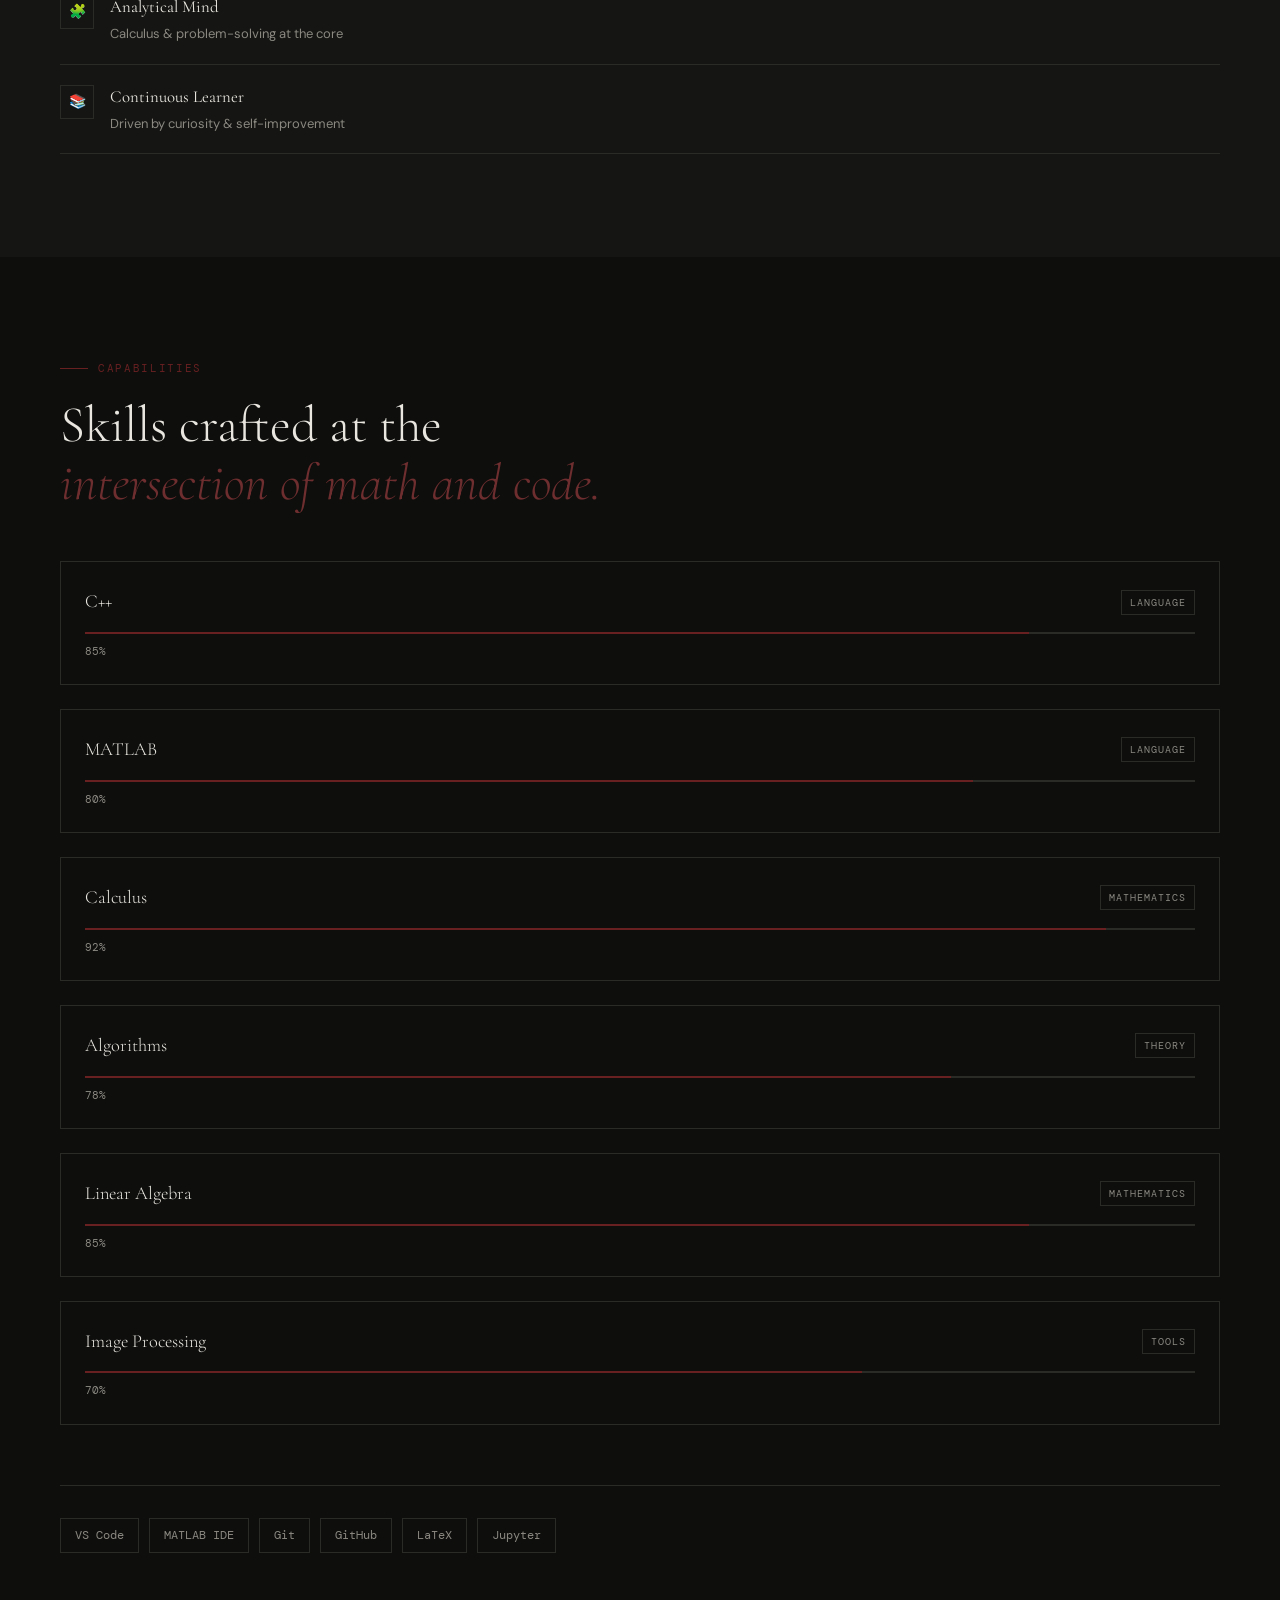
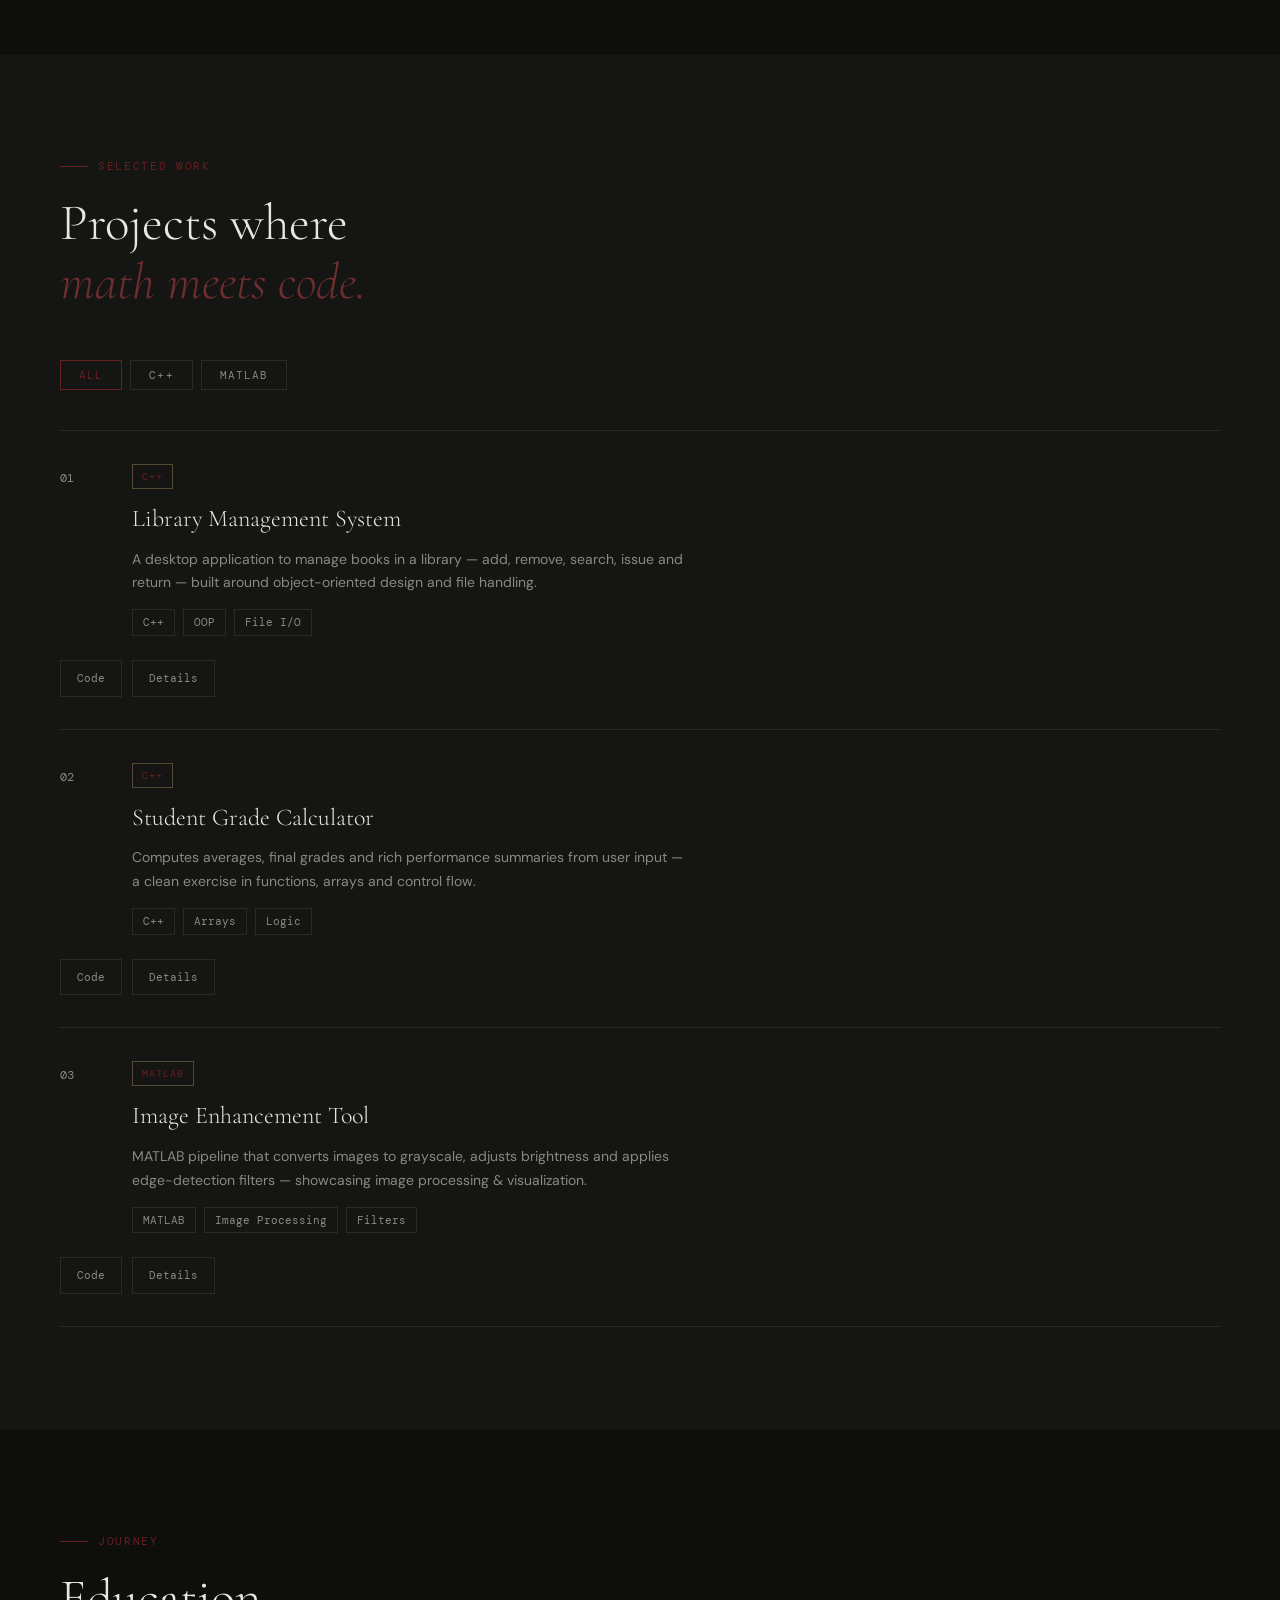
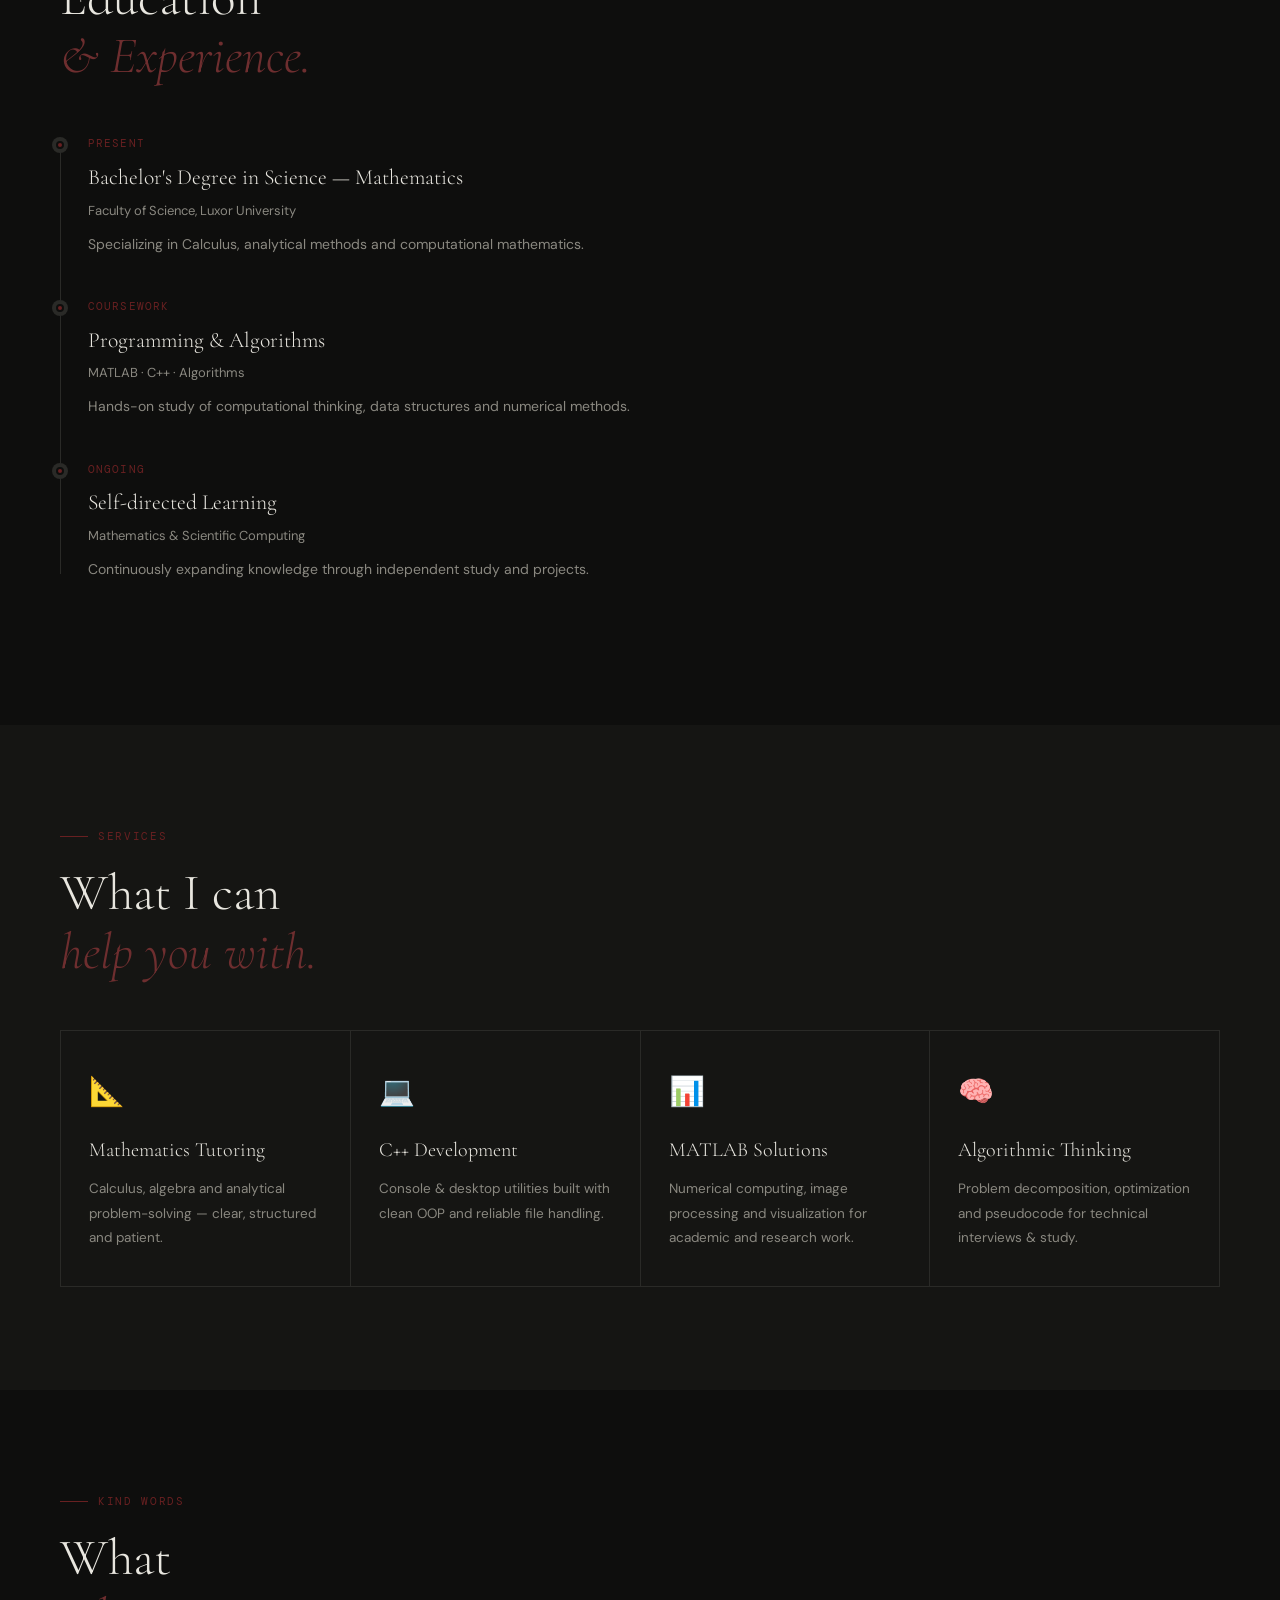
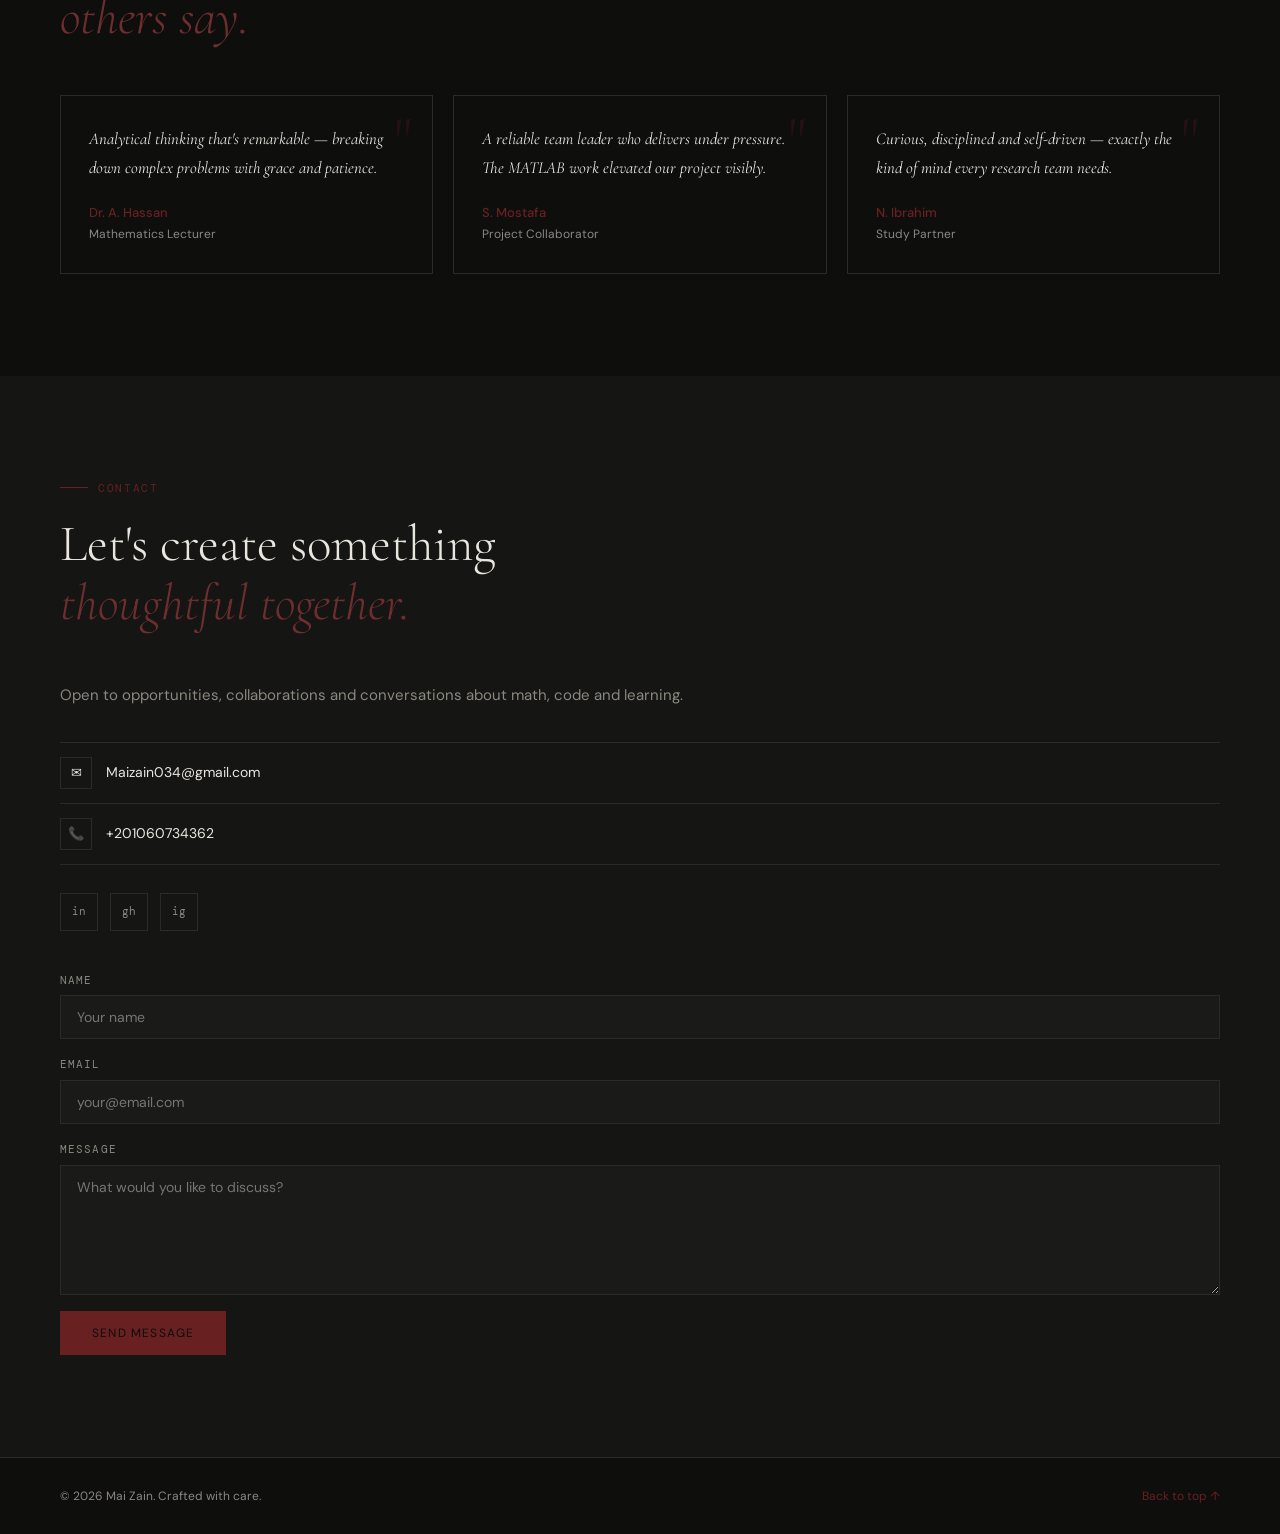
==== commit bdd1fa0d: "THE PORTFOLIO" ====
--- a/index.html
+++ b/index.html
@@ -7,232 +7,7 @@
 <link rel="preconnect" href="https://fonts.googleapis.com">
 <link rel="preconnect" href="https://fonts.gstatic.com" crossorigin>
 <link href="https://fonts.googleapis.com/css2?family=Cormorant+Garamond:ital,wght@0,300;0,400;0,600;1,300;1,400&family=DM+Sans:wght@300;400;500&family=DM+Mono:wght@300;400&display=swap" rel="stylesheet">
-<style>
-  *, *::before, *::after { box-sizing: border-box; margin: 0; padding: 0; }
-  :root {
-    --bg: #0e0e0d;
-    --bg2: #151513;
-    --surface: #1a1a18;
-    --border: #2a2a27;
-    --gold: #682021;
-    --gold2: #6E2E2F;
-    --text: #e8e6df;
-    --muted: #8a8880;
-    --ff-display: 'Cormorant Garamond', Georgia, serif;
-    --ff-body: 'DM Sans', sans-serif;
-    --ff-mono: 'DM Mono', monospace;
-    --nav-h: 68px;
-    --ease: cubic-bezier(.4,0,.2,1);
-    --ease-out: cubic-bezier(0,0,.2,1);
-  }
-  html { scroll-behavior: smooth; scroll-padding-top: var(--nav-h); }
-  body {
-    background: var(--bg);
-    color: var(--text);
-    font-family: var(--ff-body);
-    font-size: 15px;
-    line-height: 1.7;
-    -webkit-font-smoothing: antialiased;
-    overflow-x: hidden;
-  }
-  ::selection { background: var(--gold); color: #0e0e0d; }
-  ::-webkit-scrollbar { width: 4px; }
-  ::-webkit-scrollbar-track { background: var(--bg); }
-  ::-webkit-scrollbar-thumb { background: var(--border); border-radius: 2px; }
-
-  /* noise */
-  body::before {
-    content: '';
-    position: fixed; inset: 0;
-    background-image: url("data:image/svg+xml,%3Csvg viewBox='0 0 256 256' xmlns='http://www.w3.org/2000/svg'%3E%3Cfilter id='n'%3E%3CfeTurbulence type='fractalNoise' baseFrequency='0.9' numOctaves='4' stitchTiles='stitch'/%3E%3C/filter%3E%3Crect width='100%25' height='100%25' filter='url(%23n)' opacity='0.04'/%3E%3C/svg%3E");
-    pointer-events: none; z-index: 9999; opacity: .4;
-  }
-
-  .section-tag {
-    font-family: var(--ff-mono); font-size: 11px;
-    letter-spacing: .15em; text-transform: uppercase;
-    color: var(--gold); display: flex; align-items: center; gap: 10px;
-    margin-bottom: 18px;
-  }
-  .section-tag::before { content: ''; width: 28px; height: 1px; background: var(--gold); }
-  h2.section-title {
-    font-family: var(--ff-display); font-size: clamp(2rem,4vw,3.2rem);
-    font-weight: 300; line-height: 1.15; color: var(--text); margin-bottom: 48px;
-  }
-  h2.section-title em { font-style: italic; color: var(--gold2); }
-
-  /* NAV */
-  nav {
-    position: fixed; top: 0; left: 0; right: 0; height: var(--nav-h);
-    display: flex; align-items: center; justify-content: space-between;
-    padding: 0 clamp(20px,5vw,60px); z-index: 100;
-    transition: background .4s var(--ease), border-color .4s;
-    border-bottom: 1px solid transparent;
-  }
-  nav.scrolled { background: rgba(14,14,13,.92); backdrop-filter: blur(12px); border-color: var(--border); }
-  .nav-logo { font-family: var(--ff-display); font-size: 1.25rem; font-weight: 400; color: var(--text); text-decoration: none; }
-  .nav-links { display: flex; gap: 32px; list-style: none; }
-  .nav-links a { font-size: 12px; letter-spacing: .08em; text-transform: uppercase; color: var(--muted); text-decoration: none; transition: color .2s; }
-  .nav-links a:hover { color: var(--text); }
-  .nav-cta { background: transparent; border: 1px solid var(--gold); color: var(--gold); font-family: var(--ff-body); font-size: 12px; letter-spacing: .1em; text-transform: uppercase; padding: 9px 22px; cursor: pointer; text-decoration: none; transition: background .2s, color .2s; }
-  .nav-cta:hover { background: var(--gold); color: var(--bg); }
-
-  .hamburger { display: none; flex-direction: column; gap: 5px; cursor: pointer; padding: 4px; }
-  .hamburger span { width: 22px; height: 1px; background: var(--text); transition: transform .3s, opacity .3s; }
-  .hamburger.open span:nth-child(1) { transform: translateY(6px) rotate(45deg); }
-  .hamburger.open span:nth-child(2) { opacity: 0; }
-  .hamburger.open span:nth-child(3) { transform: translateY(-6px) rotate(-45deg); }
-  .mobile-menu { display: none; position: fixed; inset: var(--nav-h) 0 0 0; background: rgba(14,14,13,.97); backdrop-filter: blur(16px); flex-direction: column; align-items: center; justify-content: center; gap: 32px; z-index: 99; }
-  .mobile-menu.open { display: flex; }
-  .mobile-menu a { font-family: var(--ff-display); font-size: 2rem; font-weight: 300; color: var(--text); text-decoration: none; transition: color .2s; }
-  .mobile-menu a:hover { color: var(--gold); }
-
-  /* HERO */
-  #home {
-    min-height: 100svh; display: grid; grid-template-columns: 1fr 1fr;
-    align-items: center; padding: var(--nav-h) clamp(20px,5vw,60px) 0; gap: 40px; position: relative;
-  }
-  #home::after { content: ''; position: absolute; top: 0; right: 0; width: 55%; height: 100%; background: radial-gradient(ellipse at 70% 40%, rgba(201,169,110,.07) 0%, transparent 70%); pointer-events: none; }
-  .hero-left { padding-top: 40px; }
-  .hero-badge { display: inline-flex; align-items: center; gap: 8px; font-family: var(--ff-mono); font-size: 11px; letter-spacing: .12em; text-transform: uppercase; color: var(--gold); margin-bottom: 28px; padding: 6px 14px; border: 1px solid rgba(201,169,110,.3); border-radius: 2px; }
-  .hero-badge::before { content: ''; width: 6px; height: 6px; border-radius: 50%; background: var(--gold); animation: pulse 2s ease-in-out infinite; }
-  @keyframes pulse { 0%,100% { opacity:1; } 50% { opacity:.3; } }
-  .hero-name { font-family: var(--ff-display); font-size: clamp(3rem,7vw,6rem); font-weight: 300; line-height: 1.05; color: var(--text); margin-bottom: 20px; }
-  .hero-name .line2 { font-style: italic; color: var(--gold2); display: block; }
-  .hero-sub { font-size: 15px; color: var(--muted); max-width: 420px; margin-bottom: 36px; line-height: 1.8; }
-  .hero-btns { display: flex; gap: 14px; flex-wrap: wrap; }
-  .btn-primary { background: var(--gold); color: var(--bg); padding: 13px 30px; font-family: var(--ff-body); font-size: 12px; letter-spacing: .1em; text-transform: uppercase; text-decoration: none; transition: background .2s, transform .2s; display: inline-block; }
-  .btn-primary:hover { background: var(--gold2); transform: translateY(-1px); }
-  .btn-outline { border: 1px solid var(--border); color: var(--muted); padding: 13px 30px; font-family: var(--ff-body); font-size: 12px; letter-spacing: .1em; text-transform: uppercase; text-decoration: none; transition: border-color .2s, color .2s; display: inline-block; }
-  .btn-outline:hover { border-color: var(--gold); color: var(--gold); }
-  .hero-stats { display: flex; gap: 40px; margin-top: 52px; padding-top: 32px; border-top: 1px solid var(--border); }
-  .stat-num { font-family: var(--ff-display); font-size: 2.4rem; font-weight: 300; color: var(--gold); line-height: 1; }
-  .stat-label { font-size: 11px; letter-spacing: .1em; text-transform: uppercase; color: var(--muted); margin-top: 4px; }
-  .hero-right { display: flex; align-items: center; justify-content: center; }
-  .hero-img-wrap { position: relative; width: clamp(260px,34vw,440px); aspect-ratio: 3/4; }
-  .hero-img-frame { position: absolute; inset: 0; border: 1px solid var(--border); transform: translate(14px,14px); z-index: 0; }
-  .hero-img { position: relative; width: 100%; height: 100%; object-fit: cover; object-position: top; z-index: 1; filter: grayscale(20%) contrast(1.05); }
-  .hero-img-placeholder { position: relative; width: 100%; height: 100%; background: var(--surface); display: flex; flex-direction: column; align-items: center; justify-content: center; gap: 12px; z-index: 1; color: var(--muted); }
-  .hero-img-placeholder svg { opacity: .4; }
-  .hero-img-caption { position: absolute; bottom: -1px; left: -1px; background: var(--bg); border: 1px solid var(--border); padding: 10px 16px; z-index: 2; }
-  .hero-img-caption p:first-child { font-family: var(--ff-display); font-size: 1.1rem; font-weight: 300; }
-  .hero-img-caption p:last-child { font-size: 11px; color: var(--muted); letter-spacing: .08em; }
-
-  /* SECTIONS */
-  section { padding: clamp(60px,8vw,110px) clamp(20px,5vw,60px); }
-  section:nth-child(even) { background: var(--bg2); }
-
-  /* ABOUT */
-  .about-grid { display: grid; grid-template-columns: 1fr 1fr; gap: 60px; align-items: start; }
-  .about-text p { color: var(--muted); line-height: 1.9; margin-bottom: 16px; font-size: 15.5px; }
-  .trait { display: flex; align-items: flex-start; gap: 16px; padding: 18px 0; border-bottom: 1px solid var(--border); }
-  .trait:first-child { border-top: 1px solid var(--border); }
-  .trait-icon { width: 34px; height: 34px; border: 1px solid var(--border); display: flex; align-items: center; justify-content: center; flex-shrink: 0; margin-top: 2px; font-size: 14px; }
-  .trait-name { font-family: var(--ff-display); font-size: 1.05rem; font-weight: 400; margin-bottom: 2px; }
-  .trait-desc { font-size: 13px; color: var(--muted); }
-
-  /* SKILLS */
-  .skills-grid { display: grid; grid-template-columns: 1fr 1fr; gap: 24px; margin-bottom: 60px; }
-  .skill-card { border: 1px solid var(--border); padding: 24px; transition: border-color .2s; }
-  .skill-card:hover { border-color: var(--gold); }
-  .skill-top { display: flex; justify-content: space-between; align-items: center; margin-bottom: 14px; }
-  .skill-name { font-family: var(--ff-display); font-size: 1.15rem; font-weight: 300; }
-  .skill-tag { font-family: var(--ff-mono); font-size: 10px; letter-spacing: .1em; text-transform: uppercase; color: var(--muted); padding: 3px 8px; border: 1px solid var(--border); }
-  .skill-bar-bg { height: 2px; background: var(--border); overflow: hidden; }
-  .skill-bar-fill { height: 100%; background: var(--gold); width: 0; transition: width 1.2s var(--ease-out); }
-  .skill-pct { font-family: var(--ff-mono); font-size: 11px; color: var(--muted); margin-top: 8px; }
-  .tools-row { display: flex; flex-wrap: wrap; gap: 10px; padding-top: 32px; border-top: 1px solid var(--border); }
-  .tool-chip { padding: 6px 14px; border: 1px solid var(--border); font-family: var(--ff-mono); font-size: 12px; color: var(--muted); transition: border-color .2s, color .2s; }
-  .tool-chip:hover { border-color: var(--gold); color: var(--gold); }
-
-  /* PROJECTS */
-  .filter-row { display: flex; gap: 8px; margin-bottom: 40px; flex-wrap: wrap; }
-  .filter-btn { padding: 7px 18px; border: 1px solid var(--border); background: none; color: var(--muted); cursor: pointer; font-family: var(--ff-mono); font-size: 11px; letter-spacing: .1em; text-transform: uppercase; transition: all .2s; }
-  .filter-btn.active, .filter-btn:hover { border-color: var(--gold); color: var(--gold); }
-  .projects-list { display: flex; flex-direction: column; }
-  .project-item { display: grid; grid-template-columns: 60px 1fr auto; gap: 24px; align-items: start; padding: 32px 0; border-bottom: 1px solid var(--border); transition: opacity .2s; }
-  .project-item:first-child { border-top: 1px solid var(--border); }
-  .project-item.hidden { display: none; }
-  .project-num { font-family: var(--ff-mono); font-size: 12px; color: var(--muted); padding-top: 5px; }
-  .project-cat-badge { display: inline-block; font-family: var(--ff-mono); font-size: 10px; letter-spacing: .1em; text-transform: uppercase; color: var(--gold); border: 1px solid rgba(201,169,110,.35); padding: 3px 9px; margin-bottom: 10px; }
-  .project-title { font-family: var(--ff-display); font-size: 1.5rem; font-weight: 300; margin-bottom: 8px; }
-  .project-desc { color: var(--muted); font-size: 14px; max-width: 560px; line-height: 1.7; }
-  .project-tags { display: flex; gap: 8px; flex-wrap: wrap; margin-top: 14px; }
-  .project-tag { font-family: var(--ff-mono); font-size: 11px; color: var(--muted); padding: 3px 10px; border: 1px solid var(--border); }
-  .project-links { display: flex; gap: 10px; flex-shrink: 0; }
-  .project-link { padding: 8px 16px; border: 1px solid var(--border); font-family: var(--ff-mono); font-size: 11px; color: var(--muted); text-decoration: none; transition: border-color .2s, color .2s; }
-  .project-link:hover { border-color: var(--gold); color: var(--gold); }
-
-  /* TIMELINE */
-  .timeline { position: relative; padding-left: 28px; }
-  .timeline::before { content: ''; position: absolute; left: 0; top: 8px; width: 1px; height: calc(100% - 16px); background: var(--border); }
-  .tl-item { position: relative; margin-bottom: 40px; }
-  .tl-item::before { content: ''; position: absolute; left: -32px; top: 7px; width: 8px; height: 8px; border-radius: 50%; background: var(--gold); border: 2px solid var(--bg); box-shadow: 0 0 0 4px var(--border); }
-  .tl-date { font-family: var(--ff-mono); font-size: 11px; letter-spacing: .1em; text-transform: uppercase; color: var(--gold); margin-bottom: 6px; }
-  .tl-title { font-family: var(--ff-display); font-size: 1.35rem; font-weight: 300; margin-bottom: 4px; }
-  .tl-place { font-size: 13px; color: var(--muted); margin-bottom: 10px; }
-  .tl-desc { font-size: 14px; color: var(--muted); line-height: 1.8; }
-
-  /* SERVICES */
-  .services-grid { display: grid; grid-template-columns: repeat(auto-fill, minmax(250px,1fr)); gap: 1px; background: var(--border); border: 1px solid var(--border); }
-  .service-card { background: var(--bg2); padding: 36px 28px; transition: background .2s; }
-  .service-card:hover { background: var(--surface); }
-  .service-icon { font-size: 1.8rem; margin-bottom: 18px; display: block; }
-  .service-title { font-family: var(--ff-display); font-size: 1.25rem; font-weight: 300; margin-bottom: 10px; }
-  .service-desc { font-size: 13.5px; color: var(--muted); line-height: 1.8; }
-
-  /* TESTIMONIALS */
-  .testi-grid { display: grid; grid-template-columns: repeat(auto-fill, minmax(280px,1fr)); gap: 20px; }
-  .testi-card { border: 1px solid var(--border); padding: 28px; position: relative; transition: border-color .2s; }
-  .testi-card:hover { border-color: rgba(201,169,110,.4); }
-  .testi-quote { font-family: var(--ff-display); font-size: 4rem; font-weight: 300; color: var(--gold); opacity: .25; position: absolute; top: 12px; right: 20px; line-height: 1; }
-  .testi-text { font-family: var(--ff-display); font-size: 1.05rem; font-style: italic; line-height: 1.75; color: var(--text); margin-bottom: 20px; }
-  .testi-author { font-size: 13px; color: var(--gold); font-weight: 500; }
-  .testi-role { font-size: 12px; color: var(--muted); }
-
-  /* CONTACT */
-  .contact-grid { display: grid; grid-template-columns: 1fr 1fr; gap: 60px; }
-  .contact-info p { color: var(--muted); line-height: 1.9; margin-bottom: 32px; }
-  .contact-detail { display: flex; align-items: center; gap: 14px; padding: 14px 0; border-bottom: 1px solid var(--border); }
-  .contact-detail:first-of-type { border-top: 1px solid var(--border); }
-  .contact-detail-icon { width: 32px; height: 32px; border: 1px solid var(--border); display: flex; align-items: center; justify-content: center; flex-shrink: 0; font-size: 13px; }
-  .contact-detail a { color: var(--text); text-decoration: none; font-size: 14px; transition: color .2s; }
-  .contact-detail a:hover { color: var(--gold); }
-  .social-links { display: flex; gap: 12px; margin-top: 28px; }
-  .social-link { width: 38px; height: 38px; border: 1px solid var(--border); display: flex; align-items: center; justify-content: center; color: var(--muted); text-decoration: none; font-size: 14px; transition: border-color .2s, color .2s; font-family: var(--ff-mono); font-size: 11px; }
-  .social-link:hover { border-color: var(--gold); color: var(--gold); }
-  .contact-form { display: flex; flex-direction: column; gap: 16px; }
-  .form-group { display: flex; flex-direction: column; gap: 6px; }
-  .form-label { font-family: var(--ff-mono); font-size: 11px; letter-spacing: .1em; text-transform: uppercase; color: var(--muted); }
-  .form-input, .form-textarea { background: var(--surface); border: 1px solid var(--border); color: var(--text); font-family: var(--ff-body); font-size: 14px; padding: 12px 16px; outline: none; transition: border-color .2s; width: 100%; }
-  .form-input:focus, .form-textarea:focus { border-color: var(--gold); }
-  .form-textarea { resize: vertical; min-height: 130px; }
-  .form-submit { background: var(--gold); color: var(--bg); border: none; font-family: var(--ff-body); font-size: 12px; letter-spacing: .1em; text-transform: uppercase; padding: 14px 32px; cursor: pointer; transition: background .2s; align-self: flex-start; }
-  .form-submit:hover { background: var(--gold2); }
-  .form-success { background: rgba(201,169,110,.08); border: 1px solid rgba(201,169,110,.3); color: var(--gold); padding: 14px 18px; font-size: 14px; display: none; }
-
-  footer { padding: 28px clamp(20px,5vw,60px); border-top: 1px solid var(--border); display: flex; justify-content: space-between; align-items: center; flex-wrap: wrap; gap: 12px; }
-  footer p { font-size: 12px; color: var(--muted); }
-  footer a { color: var(--gold); text-decoration: none; font-size: 12px; }
-
-  .back-top { position: fixed; bottom: 28px; right: 28px; width: 40px; height: 40px; border: 1px solid var(--border); background: var(--bg); color: var(--muted); display: flex; align-items: center; justify-content: center; cursor: pointer; z-index: 50; opacity: 0; pointer-events: none; transition: opacity .3s, border-color .2s, color .2s; font-size: 16px; }
-  .back-top.visible { opacity: 1; pointer-events: all; }
-  .back-top:hover { border-color: var(--gold); color: var(--gold); }
-
-  .reveal { opacity: 0; transform: translateY(24px); transition: opacity .7s var(--ease), transform .7s var(--ease); }
-  .reveal.in { opacity: 1; transform: none; }
-
-  @media (max-width: 820px) {
-    #home { grid-template-columns: 1fr; padding-top: calc(var(--nav-h) + 20px); }
-    .hero-right { display: none; }
-    .nav-links, .nav-cta { display: none; }
-    .hamburger { display: flex; }
-    .about-grid, .contact-grid { grid-template-columns: 1fr; gap: 40px; }
-    .skills-grid { grid-template-columns: 1fr; }
-    .project-item { grid-template-columns: 48px 1fr; }
-    .project-links { grid-column: 1/-1; }
-  }
-</style>
+<link rel="stylesheet" href="./style.css">
 </head>
 <body>
 
@@ -287,7 +62,7 @@
         <svg width="48" height="48" viewBox="0 0 24 24" fill="none" stroke="currentColor" stroke-width="1">
           <circle cx="12" cy="8" r="4"/><path d="M4 20c0-4 3.6-7 8-7s8 3 8 7"/>
         </svg>
-        <span style="font-size:12px;letter-spacing:.08em;"><img src="./images/maii.jpeg" class="hero-img" alt="Mai Zain"></span>
+        <img src="./images/maii.jpeg" class="hero-img" alt="Mai Zain">
       </div>
       <div class="hero-img-caption">
         <p>Mai Zain</p>
@@ -482,82 +257,6 @@
 
 <button class="back-top" id="backTop">↑</button>
 
-<script>
-  // Nav scroll effect
-  const nav = document.getElementById('nav');
-  window.addEventListener('scroll', () => {
-    nav.classList.toggle('scrolled', window.scrollY > 40);
-    document.getElementById('backTop').classList.toggle('visible', window.scrollY > 400);
-  });
-
-  // Back to top
-  document.getElementById('backTop').addEventListener('click', () => {
-    window.scrollTo({ top: 0, behavior: 'smooth' });
-  });
-
-  // Mobile menu
-  const hamburger = document.getElementById('hamburger');
-  const mobileMenu = document.getElementById('mobileMenu');
-  hamburger.addEventListener('click', () => {
-    hamburger.classList.toggle('open');
-    mobileMenu.classList.toggle('open');
-  });
-  document.querySelectorAll('.mob-link').forEach(link => {
-    link.addEventListener('click', () => {
-      hamburger.classList.remove('open');
-      mobileMenu.classList.remove('open');
-    });
-  });
-
-  // Scroll reveal
-  const observer = new IntersectionObserver((entries) => {
-    entries.forEach(entry => {
-      if (entry.isIntersecting) {
-        entry.target.classList.add('in');
-        observer.unobserve(entry.target);
-      }
-    });
-  }, { threshold: 0.1 });
-  document.querySelectorAll('.reveal').forEach(el => observer.observe(el));
-
-  // Animated skill bars
-  const barObserver = new IntersectionObserver((entries) => {
-    entries.forEach(entry => {
-      if (entry.isIntersecting) {
-        entry.target.querySelectorAll('.skill-bar-fill').forEach(bar => {
-          bar.style.width = bar.dataset.pct + '%';
-        });
-        barObserver.unobserve(entry.target);
-      }
-    });
-  }, { threshold: 0.2 });
-  const sg = document.querySelector('.skills-grid');
-  if (sg) barObserver.observe(sg);
-
-  // Project filter
-  document.querySelectorAll('.filter-btn').forEach(btn => {
-    btn.addEventListener('click', () => {
-      document.querySelectorAll('.filter-btn').forEach(b => b.classList.remove('active'));
-      btn.classList.add('active');
-      const f = btn.dataset.filter;
-      document.querySelectorAll('.project-item').forEach(item => {
-        item.classList.toggle('hidden', f !== 'all' && item.dataset.cat !== f);
-      });
-    });
-  });
-
-  // Contact form demo
-  document.getElementById('formSubmit').addEventListener('click', () => {
-    const name = document.getElementById('fname').value.trim();
-    const email = document.getElementById('femail').value.trim();
-    const msg = document.getElementById('fmsg').value.trim();
-    if (!name || !email || !msg) { alert('Please fill in all fields.'); return; }
-    document.getElementById('formSuccess').style.display = 'block';
-    document.getElementById('fname').value = '';
-    document.getElementById('femail').value = '';
-    document.getElementById('fmsg').value = '';
-    setTimeout(() => { document.getElementById('formSuccess').style.display = 'none'; }, 4000);
-  });
-</script>
+<script src="./script.js"></script>
 </body>
 </html>
--- a/style.css
+++ b/style.css
@@ -0,0 +1,264 @@
+*, *::before, *::after { box-sizing: border-box; margin: 0; padding: 0; }
+  :root {
+    --bg: #0e0e0d;
+    --bg2: #151513;
+    --surface: #1a1a18;
+    --border: #2a2a27;
+    --gold: #682021;
+    --gold2: #6E2E2F;
+    --text: #e8e6df;
+    --muted: #8a8880;
+    --ff-display: 'Cormorant Garamond', Georgia, serif;
+    --ff-body: 'DM Sans', sans-serif;
+    --ff-mono: 'DM Mono', monospace;
+    --nav-h: 68px;
+    --ease: cubic-bezier(.4,0,.2,1);
+    --ease-out: cubic-bezier(0,0,.2,1);
+  }
+  html { scroll-behavior: smooth; scroll-padding-top: var(--nav-h); }
+  body {
+    background: var(--bg);
+    color: var(--text);
+    font-family: var(--ff-body);
+    font-size: 15px;
+    line-height: 1.7;
+    -webkit-font-smoothing: antialiased;
+    overflow-x: hidden;
+  }
+  ::selection { background: var(--gold); color: #0e0e0d; }
+  ::-webkit-scrollbar { width: 4px; }
+  ::-webkit-scrollbar-track { background: var(--bg); }
+  ::-webkit-scrollbar-thumb { background: var(--border); border-radius: 2px; }
+
+  /* noise */
+  body::before {
+    content: '';
+    position: fixed; inset: 0;
+    background-image: url("data:image/svg+xml,%3Csvg viewBox='0 0 256 256' xmlns='http://www.w3.org/2000/svg'%3E%3Cfilter id='n'%3E%3CfeTurbulence type='fractalNoise' baseFrequency='0.9' numOctaves='4' stitchTiles='stitch'/%3E%3C/filter%3E%3Crect width='100%25' height='100%25' filter='url(%23n)' opacity='0.04'/%3E%3C/svg%3E");
+    pointer-events: none; z-index: 9999; opacity: .4;
+  }
+
+  .section-tag {
+    font-family: var(--ff-mono); font-size: 11px;
+    letter-spacing: .15em; text-transform: uppercase;
+    color: var(--gold); display: flex; align-items: center; gap: 10px;
+    margin-bottom: 18px;
+  }
+  .section-tag::before { content: ''; width: 28px; height: 1px; background: var(--gold); }
+  h2.section-title {
+    font-family: var(--ff-display); font-size: clamp(2rem,4vw,3.2rem);
+    font-weight: 300; line-height: 1.15; color: var(--text); margin-bottom: 48px;
+  }
+  h2.section-title em { font-style: italic; color: var(--gold2); }
+
+  /* NAV */
+  nav {
+    position: fixed; top: 0; left: 0; right: 0; height: var(--nav-h);
+    display: flex; align-items: center; justify-content: space-between;
+    padding: 0 clamp(20px,5vw,60px); z-index: 100;
+    transition: background .4s var(--ease), border-color .4s;
+    border-bottom: 1px solid transparent;
+  }
+  nav.scrolled { background: rgba(14,14,13,.92); backdrop-filter: blur(12px); border-color: var(--border); }
+  .nav-logo { font-family: var(--ff-display); font-size: 1.25rem; font-weight: 400; color: var(--text); text-decoration: none; }
+  .nav-links { display: flex; gap: 32px; list-style: none; }
+  .nav-links a { font-size: 12px; letter-spacing: .08em; text-transform: uppercase; color: var(--muted); text-decoration: none; transition: color .2s; }
+  .nav-links a:hover { color: var(--text); }
+  .nav-cta { background: transparent; border: 1px solid var(--gold); color: var(--gold); font-family: var(--ff-body); font-size: 12px; letter-spacing: .1em; text-transform: uppercase; padding: 9px 22px; cursor: pointer; text-decoration: none; transition: background .2s, color .2s; }
+  .nav-cta:hover { background: var(--gold); color: var(--bg); }
+
+  .hamburger { display: none; flex-direction: column; gap: 5px; cursor: pointer; padding: 4px; }
+  .hamburger span { width: 22px; height: 1px; background: var(--text); transition: transform .3s, opacity .3s; }
+  .hamburger.open span:nth-child(1) { transform: translateY(6px) rotate(45deg); }
+  .hamburger.open span:nth-child(2) { opacity: 0; }
+  .hamburger.open span:nth-child(3) { transform: translateY(-6px) rotate(-45deg); }
+  .mobile-menu { display: none; position: fixed; inset: var(--nav-h) 0 0 0; background: rgba(14,14,13,.97); backdrop-filter: blur(16px); flex-direction: column; align-items: center; justify-content: center; gap: 32px; z-index: 99; }
+  .mobile-menu.open { display: flex; }
+  .mobile-menu a { font-family: var(--ff-display); font-size: 2rem; font-weight: 300; color: var(--text); text-decoration: none; transition: color .2s; }
+  .mobile-menu a:hover { color: var(--gold); }
+
+  /* HERO */
+  #home {
+    min-height: 100svh; display: grid; grid-template-columns: 1fr 1fr;
+    align-items: center; padding: var(--nav-h) clamp(20px,5vw,60px) 0; gap: 40px; position: relative;
+  }
+  #home::after { content: ''; position: absolute; top: 0; right: 0; width: 55%; height: 100%; background: radial-gradient(ellipse at 70% 40%, rgba(201,169,110,.07) 0%, transparent 70%); pointer-events: none; }
+  .hero-left { padding-top: 40px; }
+  .hero-badge { display: inline-flex; align-items: center; gap: 8px; font-family: var(--ff-mono); font-size: 11px; letter-spacing: .12em; text-transform: uppercase; color: var(--gold); margin-bottom: 28px; padding: 6px 14px; border: 1px solid rgba(201,169,110,.3); border-radius: 2px; }
+  .hero-badge::before { content: ''; width: 6px; height: 6px; border-radius: 50%; background: var(--gold); animation: pulse 2s ease-in-out infinite; }
+  @keyframes pulse { 0%,100% { opacity:1; } 50% { opacity:.3; } }
+  .hero-name { font-family: var(--ff-display); font-size: clamp(3rem,7vw,6rem); font-weight: 300; line-height: 1.05; color: var(--text); margin-bottom: 20px; }
+  .hero-name .line2 { font-style: italic; color: var(--gold2); display: block; }
+  .hero-sub { font-size: 15px; color: var(--muted); max-width: 420px; margin-bottom: 36px; line-height: 1.8; }
+  .hero-btns { display: flex; gap: 14px; flex-wrap: wrap; }
+  .btn-primary { background: var(--gold); color: var(--bg); padding: 13px 30px; font-family: var(--ff-body); font-size: 12px; letter-spacing: .1em; text-transform: uppercase; text-decoration: none; transition: background .2s, transform .2s; display: inline-block; }
+  .btn-primary:hover { background: var(--gold2); transform: translateY(-1px); }
+  .btn-outline { border: 1px solid var(--border); color: var(--muted); padding: 13px 30px; font-family: var(--ff-body); font-size: 12px; letter-spacing: .1em; text-transform: uppercase; text-decoration: none; transition: border-color .2s, color .2s; display: inline-block; }
+  .btn-outline:hover { border-color: var(--gold); color: var(--gold); }
+  .hero-stats { display: flex; gap: 40px; margin-top: 52px; padding-top: 32px; border-top: 1px solid var(--border); }
+  .stat-num { font-family: var(--ff-display); font-size: 2.4rem; font-weight: 300; color: var(--gold); line-height: 1; }
+  .stat-label { font-size: 11px; letter-spacing: .1em; text-transform: uppercase; color: var(--muted); margin-top: 4px; }
+  .hero-right { display: flex; align-items: center; justify-content: center; }
+  .hero-img-wrap { position: relative; width: clamp(260px,34vw,440px); aspect-ratio: 3/4; }
+  .hero-img-frame { position: absolute; inset: 0; border: 1px solid var(--border); transform: translate(14px,14px); z-index: 0; }
+  .hero-img { position: relative; width: 100%; height: 100%; object-fit: cover; object-position: top; z-index: 1; filter: grayscale(20%) contrast(1.05); }
+  .hero-img-placeholder { position: relative; width: 100%; height: 100%; background: var(--surface); display: flex; flex-direction: column; align-items: center; justify-content: center; gap: 12px; z-index: 1; color: var(--muted); }
+  .hero-img-placeholder svg { opacity: .4; }
+  .hero-img-caption { position: absolute; bottom: -1px; left: -1px; background: var(--bg); border: 1px solid var(--border); padding: 10px 16px; z-index: 2; }
+  .hero-img-caption p:first-child { font-family: var(--ff-display); font-size: 1.1rem; font-weight: 300; }
+  .hero-img-caption p:last-child { font-size: 11px; color: var(--muted); letter-spacing: .08em; }
+
+  /* SECTIONS */
+  section { padding: clamp(60px,8vw,110px) clamp(20px,5vw,60px); }
+  section:nth-child(even) { background: var(--bg2); }
+
+  /* ABOUT */
+  .about-grid { display: grid; grid-template-columns: 1fr 1fr; gap: 60px; align-items: start; }
+  .about-text p { color: var(--muted); line-height: 1.9; margin-bottom: 16px; font-size: 15.5px; }
+  .trait { display: flex; align-items: flex-start; gap: 16px; padding: 18px 0; border-bottom: 1px solid var(--border); }
+  .trait:first-child { border-top: 1px solid var(--border); }
+  .trait-icon { width: 34px; height: 34px; border: 1px solid var(--border); display: flex; align-items: center; justify-content: center; flex-shrink: 0; margin-top: 2px; font-size: 14px; }
+  .trait-name { font-family: var(--ff-display); font-size: 1.05rem; font-weight: 400; margin-bottom: 2px; }
+  .trait-desc { font-size: 13px; color: var(--muted); }
+
+  /* SKILLS */
+  .skills-grid { display: grid; grid-template-columns: 1fr 1fr; gap: 24px; margin-bottom: 60px; }
+  .skill-card { border: 1px solid var(--border); padding: 24px; transition: border-color .2s; }
+  .skill-card:hover { border-color: var(--gold); }
+  .skill-top { display: flex; justify-content: space-between; align-items: center; margin-bottom: 14px; }
+  .skill-name { font-family: var(--ff-display); font-size: 1.15rem; font-weight: 300; }
+  .skill-tag { font-family: var(--ff-mono); font-size: 10px; letter-spacing: .1em; text-transform: uppercase; color: var(--muted); padding: 3px 8px; border: 1px solid var(--border); }
+  .skill-bar-bg { height: 2px; background: var(--border); overflow: hidden; }
+  .skill-bar-fill { height: 100%; background: var(--gold); width: 0; transition: width 1.2s var(--ease-out); }
+  .skill-pct { font-family: var(--ff-mono); font-size: 11px; color: var(--muted); margin-top: 8px; }
+  .tools-row { display: flex; flex-wrap: wrap; gap: 10px; padding-top: 32px; border-top: 1px solid var(--border); }
+  .tool-chip { padding: 6px 14px; border: 1px solid var(--border); font-family: var(--ff-mono); font-size: 12px; color: var(--muted); transition: border-color .2s, color .2s; }
+  .tool-chip:hover { border-color: var(--gold); color: var(--gold); }
+
+  /* PROJECTS */
+  .filter-row { display: flex; gap: 8px; margin-bottom: 40px; flex-wrap: wrap; }
+  .filter-btn { padding: 7px 18px; border: 1px solid var(--border); background: none; color: var(--muted); cursor: pointer; font-family: var(--ff-mono); font-size: 11px; letter-spacing: .1em; text-transform: uppercase; transition: all .2s; }
+  .filter-btn.active, .filter-btn:hover { border-color: var(--gold); color: var(--gold); }
+  .projects-list { display: flex; flex-direction: column; }
+  .project-item { display: grid; grid-template-columns: 60px 1fr auto; gap: 24px; align-items: start; padding: 32px 0; border-bottom: 1px solid var(--border); transition: opacity .2s; }
+  .project-item:first-child { border-top: 1px solid var(--border); }
+  .project-item.hidden { display: none; }
+  .project-num { font-family: var(--ff-mono); font-size: 12px; color: var(--muted); padding-top: 5px; }
+  .project-cat-badge { display: inline-block; font-family: var(--ff-mono); font-size: 10px; letter-spacing: .1em; text-transform: uppercase; color: var(--gold); border: 1px solid rgba(201,169,110,.35); padding: 3px 9px; margin-bottom: 10px; }
+  .project-title { font-family: var(--ff-display); font-size: 1.5rem; font-weight: 300; margin-bottom: 8px; }
+  .project-desc { color: var(--muted); font-size: 14px; max-width: 560px; line-height: 1.7; }
+  .project-tags { display: flex; gap: 8px; flex-wrap: wrap; margin-top: 14px; }
+  .project-tag { font-family: var(--ff-mono); font-size: 11px; color: var(--muted); padding: 3px 10px; border: 1px solid var(--border); }
+  .project-links { display: flex; gap: 10px; flex-shrink: 0; }
+  .project-link { padding: 8px 16px; border: 1px solid var(--border); font-family: var(--ff-mono); font-size: 11px; color: var(--muted); text-decoration: none; transition: border-color .2s, color .2s; }
+  .project-link:hover { border-color: var(--gold); color: var(--gold); }
+
+  /* TIMELINE */
+  .timeline { position: relative; padding-left: 28px; }
+  .timeline::before { content: ''; position: absolute; left: 0; top: 8px; width: 1px; height: calc(100% - 16px); background: var(--border); }
+  .tl-item { position: relative; margin-bottom: 40px; }
+  .tl-item::before { content: ''; position: absolute; left: -32px; top: 7px; width: 8px; height: 8px; border-radius: 50%; background: var(--gold); border: 2px solid var(--bg); box-shadow: 0 0 0 4px var(--border); }
+  .tl-date { font-family: var(--ff-mono); font-size: 11px; letter-spacing: .1em; text-transform: uppercase; color: var(--gold); margin-bottom: 6px; }
+  .tl-title { font-family: var(--ff-display); font-size: 1.35rem; font-weight: 300; margin-bottom: 4px; }
+  .tl-place { font-size: 13px; color: var(--muted); margin-bottom: 10px; }
+  .tl-desc { font-size: 14px; color: var(--muted); line-height: 1.8; }
+
+  /* SERVICES */
+  .services-grid { display: grid; grid-template-columns: repeat(auto-fill, minmax(250px,1fr)); gap: 1px; background: var(--border); border: 1px solid var(--border); }
+  .service-card { background: var(--bg2); padding: 36px 28px; transition: background .2s; }
+  .service-card:hover { background: var(--surface); }
+  .service-icon { font-size: 1.8rem; margin-bottom: 18px; display: block; }
+  .service-title { font-family: var(--ff-display); font-size: 1.25rem; font-weight: 300; margin-bottom: 10px; }
+  .service-desc { font-size: 13.5px; color: var(--muted); line-height: 1.8; }
+
+  /* TESTIMONIALS */
+  .testi-grid { display: grid; grid-template-columns: repeat(auto-fill, minmax(280px,1fr)); gap: 20px; }
+  .testi-card { border: 1px solid var(--border); padding: 28px; position: relative; transition: border-color .2s; }
+  .testi-card:hover { border-color: rgba(201,169,110,.4); }
+  .testi-quote { font-family: var(--ff-display); font-size: 4rem; font-weight: 300; color: var(--gold); opacity: .25; position: absolute; top: 12px; right: 20px; line-height: 1; }
+  .testi-text { font-family: var(--ff-display); font-size: 1.05rem; font-style: italic; line-height: 1.75; color: var(--text); margin-bottom: 20px; }
+  .testi-author { font-size: 13px; color: var(--gold); font-weight: 500; }
+  .testi-role { font-size: 12px; color: var(--muted); }
+
+  /* CONTACT */
+  .contact-grid { display: grid; grid-template-columns: 1fr 1fr; gap: 60px; }
+  .contact-info p { color: var(--muted); line-height: 1.9; margin-bottom: 32px; }
+  .contact-detail { display: flex; align-items: center; gap: 14px; padding: 14px 0; border-bottom: 1px solid var(--border); }
+  .contact-detail:first-of-type { border-top: 1px solid var(--border); }
+  .contact-detail-icon { width: 32px; height: 32px; border: 1px solid var(--border); display: flex; align-items: center; justify-content: center; flex-shrink: 0; font-size: 13px; }
+  .contact-detail a { color: var(--text); text-decoration: none; font-size: 14px; transition: color .2s; }
+  .contact-detail a:hover { color: var(--gold); }
+  .social-links { display: flex; gap: 12px; margin-top: 28px; }
+  .social-link { width: 38px; height: 38px; border: 1px solid var(--border); display: flex; align-items: center; justify-content: center; color: var(--muted); text-decoration: none; font-size: 14px; transition: border-color .2s, color .2s; font-family: var(--ff-mono); font-size: 11px; }
+  .social-link:hover { border-color: var(--gold); color: var(--gold); }
+  .contact-form { display: flex; flex-direction: column; gap: 16px; }
+  .form-group { display: flex; flex-direction: column; gap: 6px; }
+  .form-label { font-family: var(--ff-mono); font-size: 11px; letter-spacing: .1em; text-transform: uppercase; color: var(--muted); }
+  .form-input, .form-textarea { background: var(--surface); border: 1px solid var(--border); color: var(--text); font-family: var(--ff-body); font-size: 14px; padding: 12px 16px; outline: none; transition: border-color .2s; width: 100%; }
+  .form-input:focus, .form-textarea:focus { border-color: var(--gold); }
+  .form-textarea { resize: vertical; min-height: 130px; }
+  .form-submit { background: var(--gold); color: var(--bg); border: none; font-family: var(--ff-body); font-size: 12px; letter-spacing: .1em; text-transform: uppercase; padding: 14px 32px; cursor: pointer; transition: background .2s; align-self: flex-start; }
+  .form-submit:hover { background: var(--gold2); }
+  .form-success { background: rgba(201,169,110,.08); border: 1px solid rgba(201,169,110,.3); color: var(--gold); padding: 14px 18px; font-size: 14px; display: none; }
+
+  footer { padding: 28px clamp(20px,5vw,60px); border-top: 1px solid var(--border); display: flex; justify-content: space-between; align-items: center; flex-wrap: wrap; gap: 12px; }
+  footer p { font-size: 12px; color: var(--muted); }
+  footer a { color: var(--gold); text-decoration: none; font-size: 12px; }
+
+  .back-top { position: fixed; bottom: 28px; right: 28px; width: 40px; height: 40px; border: 1px solid var(--border); background: var(--bg); color: var(--muted); display: flex; align-items: center; justify-content: center; cursor: pointer; z-index: 50; opacity: 0; pointer-events: none; transition: opacity .3s, border-color .2s, color .2s; font-size: 16px; }
+  .back-top.visible { opacity: 1; pointer-events: all; }
+  .back-top:hover { border-color: var(--gold); color: var(--gold); }
+
+  .reveal { opacity: 0; transform: translateY(24px); transition: opacity .7s var(--ease), transform .7s var(--ease); }
+  .reveal.in { opacity: 1; transform: none; }
+
+  @media (max-width: 820px) {
+  #home {
+    grid-template-columns: 1fr;
+    text-align: center;
+  }
+
+  .hero-right {
+    display: flex;
+    margin-top: 40px;
+  }
+
+  .hero-img-wrap {
+    width: 260px;
+    margin: auto;
+  }
+
+  .nav-links,
+  .nav-cta {
+    display: none;
+  }
+
+  .hamburger {
+    display: flex;
+  }
+
+  .about-grid,
+  .contact-grid {
+    grid-template-columns: 1fr;
+    gap: 40px;
+  }
+
+  .skills-grid {
+    grid-template-columns: 1fr;
+  }
+
+  .project-item {
+    grid-template-columns: 48px 1fr;
+  }
+
+  .project-links {
+    grid-column: 1/-1;
+  }
+}
+    .nav-links, .nav-cta { display: none; }
+    .hamburger { display: flex; }
+    .about-grid, .contact-grid { grid-template-columns: 1fr; gap: 40px; }
+    .skills-grid { grid-template-columns: 1fr; }
+    .project-item { grid-template-columns: 48px 1fr; }
+    .project-links { grid-column: 1/-1; }
+  }
